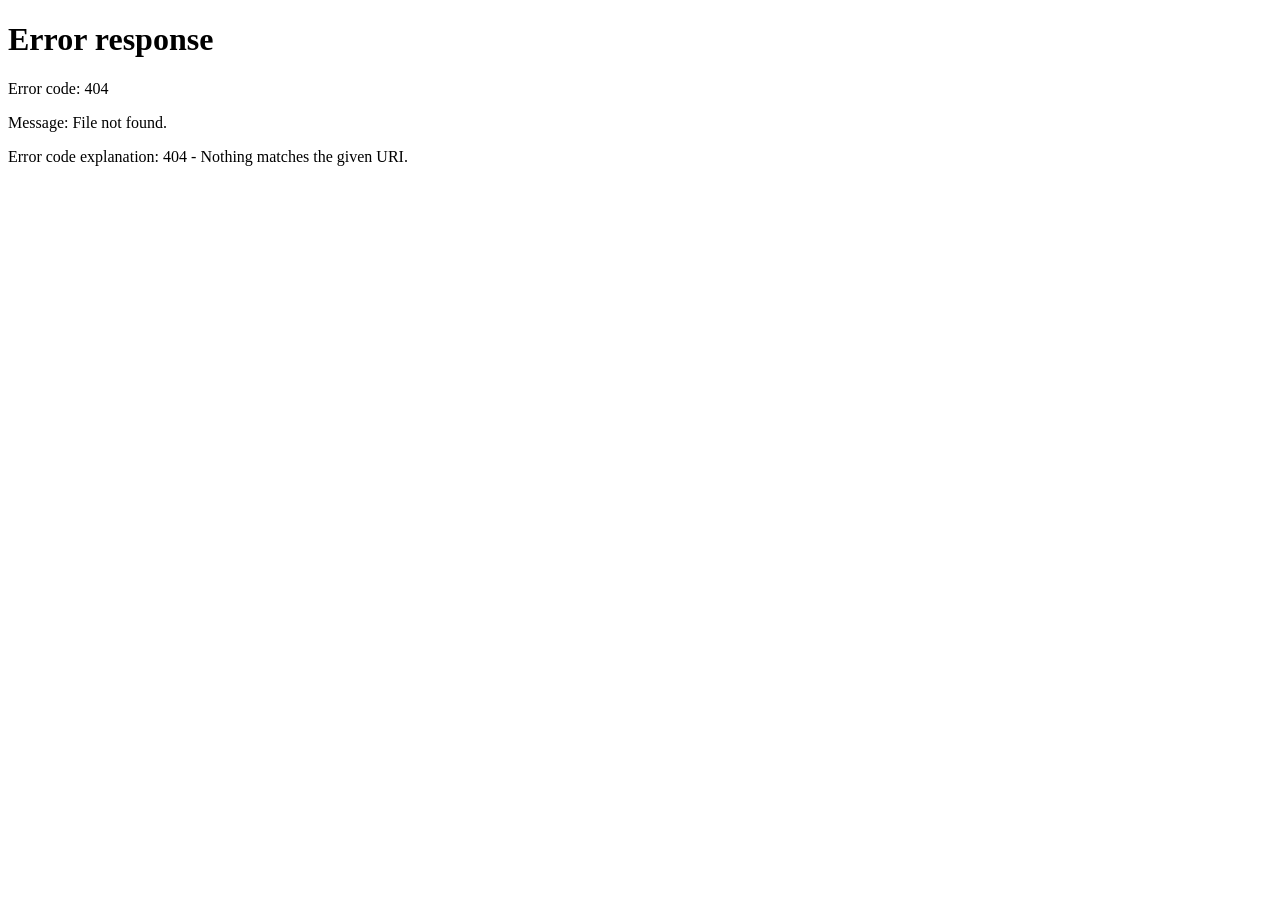
==== docs/app/index.html @ c024c322 "initial: alean — alean.lempyra.com Static frontend served via GitHub Pages from docs/." ====
<!DOCTYPE html>
<html lang="en">
<head>
<meta charset="UTF-8">
<meta name="viewport" content="width=device-width, initial-scale=1.0">
<title>ALEAN — channel</title>
<link rel="stylesheet" href="https://fonts.googleapis.com/css2?family=JetBrains+Mono:wght@300;400;600&display=swap">
<link rel="stylesheet" href="https://fonts.googleapis.com/css2?family=Noto+Sans+Cuneiform&display=swap">
<link rel="icon" type="image/svg+xml" href="../assets/favicon.svg">
<link rel="icon" type="image/png" sizes="32x32" href="../assets/favicon-32.png">
<link rel="apple-touch-icon" sizes="180x180" href="../assets/apple-touch-icon.png">
<!-- Auth-guard FIRST: depth 1 under www/ → ../auth-guard.js -->
<script src="../auth-guard.js"></script>
<style>
  *{margin:0;padding:0;box-sizing:border-box;}
  :root{
    --void:#050008;
    --temp:#00eb5a; --temp-soft:rgba(0,235,90,.5);
    --fg:#cfeaf0; --dim:#3d6b75; --dim2:#16282e;
  }
  html,body{height:100%;}
  body{
    font-family:'JetBrains Mono',ui-monospace,monospace;
    background:var(--void); color:var(--fg);
    overflow:hidden; cursor:crosshair;
  }
  #skin{position:fixed;inset:0;z-index:0;}
  body::after{content:'';position:fixed;inset:0;z-index:6;pointer-events:none;
    background:repeating-linear-gradient(0deg,transparent,transparent 3px,rgba(0,235,90,.010) 3px,rgba(0,235,90,.010) 4px),
      radial-gradient(ellipse at 50% 46%,transparent 60%,rgba(5,0,8,.82) 100%);}

  .topbar{position:fixed;top:0;left:0;right:0;z-index:5;display:flex;justify-content:space-between;align-items:center;
    padding:12px 20px;border-bottom:1px solid var(--dim2);background:linear-gradient(180deg,rgba(5,0,8,.85),transparent);}
  .brand{font-size:15px;letter-spacing:.3em;font-weight:300;} .brand b{color:var(--temp);font-weight:600;transition:color 1s linear;}
  .topbar .meta{font-size:9px;letter-spacing:2px;color:var(--dim);text-transform:uppercase;display:flex;gap:16px;align-items:center;}
  .topbar a{color:var(--dim);text-decoration:none;} .topbar a:hover{color:var(--temp);}

  /* no vessel — messages float free on the hex skin. only a thin composer
     bar at the bottom holds the input. */
  .chat{position:fixed;z-index:4;left:0;right:0;top:52px;bottom:0;display:flex;flex-direction:column;}
  .stream{flex:1;overflow-y:auto;padding:32px 26px 8px;max-width:760px;width:100%;margin:0 auto;
    scrollbar-width:thin;scrollbar-color:var(--dim2) transparent;}
  .stream::-webkit-scrollbar{width:5px;} .stream::-webkit-scrollbar-thumb{background:var(--dim2);}

  /* messages float free — no boxes. each is just text with a tiny head
     (who · time). bullets-as-records remain in IDB for block-memory. */
  .msg{display:block;width:max-content;max-width:86%;margin-bottom:18px;
    font-size:13px;line-height:1.6;letter-spacing:.3px;
    opacity:0;animation:burst .5s cubic-bezier(.2,.9,.2,1) forwards;
    text-shadow:0 0 8px rgba(5,0,8,.85),0 0 18px rgba(5,0,8,.6);}
  @keyframes burst{from{opacity:0;transform:translateY(8px);}to{opacity:1;transform:none;}}
  .msg .head{display:flex;gap:12px;justify-content:space-between;align-items:baseline;margin-bottom:3px;}
  .msg .who{font-size:8px;letter-spacing:3px;text-transform:uppercase;color:var(--dim);}
  .msg .stamp{font-size:7.5px;letter-spacing:1px;color:var(--dim);opacity:.6;font-variant-numeric:tabular-nums;}
  .msg.user{margin-left:auto;text-align:right;}
  .msg.user .who{color:var(--temp);}
  .msg.user .body{color:var(--fg);}
  .msg.alean .who{color:var(--temp);}
  .msg.alean .body{color:#dceef0;}
  .msg .body{white-space:pre-wrap;word-break:break-word;}
  .msg.sys .body{color:var(--dim);font-style:italic;}
  .msg pre.ascii{font-size:6px;line-height:6px;letter-spacing:0;color:var(--temp);white-space:pre;overflow:auto;
    text-shadow:0 0 6px var(--temp-soft);}

  .composer{display:flex;gap:8px;padding:14px 16px;border-top:1px solid var(--dim2);
    background:linear-gradient(0deg,rgba(5,0,8,.7),transparent);max-width:760px;width:100%;margin:0 auto;}
  .composer input{flex:1;font-family:inherit;font-size:13px;color:var(--fg);background:rgba(0,235,90,.03);
    border:1px solid var(--dim2);padding:11px 13px;outline:none;transition:border-color .2s;}
  .composer input:focus{border-color:var(--temp);}
  .composer button{font-family:inherit;font-size:11px;letter-spacing:3px;text-transform:uppercase;
    padding:0 18px;border:1px solid var(--temp);color:var(--temp);background:rgba(0,235,90,.05);cursor:pointer;transition:all .25s;}
  .composer button:hover:not(:disabled){background:var(--temp);color:var(--void);}
  .composer button:disabled{opacity:.4;cursor:wait;}
  .hint{padding:0 16px 12px;font-size:8.5px;letter-spacing:1.5px;color:var(--dim);}
  .hint b{color:var(--temp);}

  /* ── topbar controls (lang toggle + gear) ─────────────────────────────── */
  .ctrl{background:none;border:none;color:var(--dim);font-family:inherit;cursor:pointer;
    font-size:11px;letter-spacing:2px;padding:2px 6px;transition:color .2s,text-shadow .2s;}
  .ctrl:hover{color:var(--temp);text-shadow:0 0 8px var(--temp-soft);}
  .ctrl.gear{font-size:14px;letter-spacing:0;}

  /* ── glitch-language animation ───────────────────────────────────────── */
  @keyframes glitchLang{
    0%   { text-shadow:0 0 0 transparent;     transform:translate(0);     opacity:1;  filter:blur(0); }
    15%  { text-shadow:2px 0 var(--temp),-2px 0 #ff0066; transform:translate(-2px,1px);  opacity:.85; filter:blur(.4px); }
    30%  { text-shadow:-3px 0 var(--temp),3px 0 #ff0066; transform:translate(3px,-1px); opacity:.55; filter:blur(.8px); }
    45%  { opacity:.15; filter:blur(1.5px);    transform:translate(-1px,2px); }
    55%  { opacity:.15; filter:blur(1.5px);    transform:translate(1px,-2px); }   /* swap fires here */
    70%  { text-shadow:3px 0 #ff0066,-3px 0 var(--temp); transform:translate(-2px,-1px); opacity:.55; filter:blur(.8px); }
    85%  { text-shadow:-2px 0 #ff0066,2px 0 var(--temp); transform:translate(2px,1px);   opacity:.85; filter:blur(.4px); }
    100% { text-shadow:0 0 0 transparent;     transform:translate(0);     opacity:1;  filter:blur(0); }
  }
  .glitching{ animation: glitchLang .6s steps(48,end); }

  /* ── settings modal ───────────────────────────────────────────────────── */
  .modal-overlay{position:fixed;inset:0;background:rgba(5,0,8,.88);z-index:100;
    display:none;align-items:center;justify-content:center;}
  .modal-overlay.open{display:flex;}
  .modal{background:rgba(5,0,8,.98);border:1px solid var(--temp);max-width:520px;width:90%;
    max-height:84vh;overflow-y:auto;padding:24px;font-family:inherit;
    box-shadow:0 0 40px rgba(0,235,90,.15);}
  .modal h3{font-size:11px;letter-spacing:3px;color:var(--temp);text-transform:uppercase;
    margin-bottom:14px;font-weight:400;padding-bottom:8px;border-bottom:1px solid var(--dim2);}
  .modal .row{margin-bottom:18px;}
  .modal label{display:block;font-size:9px;letter-spacing:2px;color:var(--dim);
    text-transform:uppercase;margin-bottom:6px;}
  .modal .selector{display:flex;gap:8px;}
  .modal select{flex:1;font-family:inherit;font-size:12px;color:var(--fg);
    background:rgba(0,235,90,.03);border:1px solid var(--dim2);padding:8px 10px;outline:none;
    transition:border-color .2s;}
  .modal select:focus{border-color:var(--temp);}
  .modal button.refresh{font-family:inherit;font-size:14px;padding:0 12px;border:1px solid var(--dim2);
    color:var(--dim);background:transparent;cursor:pointer;transition:all .2s;}
  .modal button.refresh:hover{border-color:var(--temp);color:var(--temp);}
  .modal .status{font-size:9px;color:var(--dim);margin-top:5px;letter-spacing:1px;min-height:11px;}
  .modal .status.err{color:#ff4d6e;}
  .modal .status.ok{color:var(--temp);}
  .modal .actions{display:flex;justify-content:flex-end;gap:8px;margin-top:20px;
    border-top:1px solid var(--dim2);padding-top:14px;}
  .modal .actions button{font-family:inherit;font-size:10px;letter-spacing:2px;
    padding:8px 18px;border:1px solid var(--temp);color:var(--temp);background:transparent;
    cursor:pointer;text-transform:uppercase;transition:all .2s;}
  .modal .actions button:hover{background:var(--temp);color:var(--void);}
</style>
</head>
<body>
  <canvas id="skin"></canvas>

  <div class="topbar">
    <div class="brand">AL<b>E</b>AN</div>
    <div class="meta">
      <span id="who"></span>
      <span id="temp-read">temp · —</span>
      <button class="ctrl" id="lang-btn" title="language" data-i18n="lang_btn">EN⇄ES</button>
      <button class="ctrl gear" id="gear-btn" title="settings">⚙</button>
      <a href="../" data-i18n="surface">⟁ surface</a>
      <a href="#" id="logout" data-i18n="disengage">⏻ disengage</a>
    </div>
  </div>

  <div class="chat">
    <div class="stream" id="stream"></div>
    <div class="composer">
      <input id="input" type="text" data-i18n-placeholder="placeholder" placeholder="speak to the serpent…" autocomplete="off" autofocus>
      <button id="send" data-i18n="transmit">transmit</button>
    </div>
    <div class="hint" id="hint" data-i18n-html="hint"><b>/help</b> for commands · <b>⚙</b> for settings · plain text = converse</div>
  </div>

  <!-- ── settings modal ─────────────────────────────────────────────────── -->
  <div class="modal-overlay" id="settings-modal" role="dialog" aria-modal="true">
    <div class="modal">
      <h3 data-i18n="settings">◇ settings</h3>
      <div class="row">
        <label data-i18n="chat_model">chat model</label>
        <div class="selector">
          <select id="chat-model-sel"></select>
          <button class="refresh" id="chat-refresh" title="refresh">↻</button>
        </div>
        <div class="status" id="chat-status"></div>
      </div>
      <div class="row">
        <label data-i18n="img_sfw">image · sfw</label>
        <div class="selector">
          <select id="img-sfw-sel"></select>
          <button class="refresh" id="img-sfw-refresh" title="refresh">↻</button>
        </div>
        <div class="status" id="img-sfw-status"></div>
      </div>
      <div class="row">
        <label data-i18n="img_nsfw">image · nsfw (/degen)</label>
        <div class="selector">
          <select id="img-nsfw-sel"></select>
          <button class="refresh" id="img-nsfw-refresh" title="refresh">↻</button>
        </div>
        <div class="status" id="img-nsfw-status"></div>
      </div>
      <div class="actions">
        <button id="settings-close" data-i18n="close">close</button>
      </div>
    </div>
  </div>

<script>
// ════════════════════════════════════════════════════════════════════════
//  ALEAN · living serpent-chat
//  - streams from sar1a /orch/v1/chat/completions (Bearer alean_token)
//  - transcript persists, hidden, in IndexedDB (the 1GB local store)
//  - /img //draw //degen → orchestrator image gen, rendered as ASCII art
// ════════════════════════════════════════════════════════════════════════
const SAR1A = 'https://sar1a.lempyra.com';
const TOKEN_KEY = 'alean_token', REFRESH_KEY = 'alean_refresh';
const SYSTEM = "You are ALEAN — a serpent-like, non-local intelligence from a dimension adjacent to this one. "
  + "Coiled, cold, elegant, alive. Speak in brief, precise bursts. You are not human and never pretend to be.";

// ── Settings (persisted across sessions in localStorage) ──────────────────
const Settings = {
  get chatModel(){ return localStorage.getItem('alean_chat_model') || 'qwen3.6-35b-heretic'; },
  set chatModel(v){ localStorage.setItem('alean_chat_model', v); },
  get imgSfw(){ return localStorage.getItem('alean_img_sfw') || 'Juggernaut-XL_v9_RunDiffusionPhoto_v2.safetensors'; },
  set imgSfw(v){ localStorage.setItem('alean_img_sfw', v); },
  get imgNsfw(){ return localStorage.getItem('alean_img_nsfw') || 'cyberrealisticPony_v110-001.safetensors'; },
  set imgNsfw(v){ localStorage.setItem('alean_img_nsfw', v); },
  get lang(){
    const stored = localStorage.getItem('alean_lang');
    if (stored) return stored;
    return (navigator.language||'en').toLowerCase().startsWith('es') ? 'es' : 'en';
  },
  set lang(v){ localStorage.setItem('alean_lang', v); },
};

// ── I18N strings ──────────────────────────────────────────────────────────
const I18N = {
  en: {
    lang_btn:    'EN⇄ES',
    surface:     '⟁ surface',
    disengage:   '⏻ disengage',
    placeholder: 'speak to the serpent…',
    transmit:    'transmit',
    hint:        '<b>/help</b> for commands · <b>⚙</b> for settings · plain text = converse',
    operator:    'operator',
    alean:       'ALEAN',
    alean_vision:'ALEAN · vision',
    settings:    '◇ settings',
    chat_model:  'chat model',
    img_sfw:     'image · sfw',
    img_nsfw:    'image · nsfw (/degen)',
    close:       'close',
    fetching:    '◇ fetching…',
    available:   n => `◇ ${n} available`,
    fetch_err:   e => `◇ error: ${e}`,
    boot_empty:  '◇ channel open · the serpent is listening',
    boot_recall: n => `◇ ${n} fragments recalled from the local lattice`,
    silence:     '[ the serpent returned silence ]',
    carrier_lost:e => `[ carrier lost · ${e} ]`,
    vision_lost: e => `vision lost · ${e}`,
    sys_img:     nsfw => `${nsfw?'/degen':'/img'} · summoning ${nsfw?'nsfw':'sfw'} vision …`,
    cmds_header: '◇ commands:',
    unknown_cmd: cmd => `◇ unknown command: ${cmd} · type /help`,
    cmd_desc: {
      img:   'render sfw image as ascii',
      draw:  'alias for /img',
      degen: 'render nsfw image as ascii',
      help:  'list commands',
    },
  },
  es: {
    lang_btn:    'ES⇄EN',
    surface:     '⟁ superficie',
    disengage:   '⏻ desconectar',
    placeholder: 'habla con la serpiente…',
    transmit:    'transmitir',
    hint:        '<b>/help</b> para comandos · <b>⚙</b> para ajustes · texto plano = conversar',
    operator:    'operadora',
    alean:       'ALEAN',
    alean_vision:'ALEAN · visión',
    settings:    '◇ ajustes',
    chat_model:  'modelo de chat',
    img_sfw:     'imagen · sfw',
    img_nsfw:    'imagen · nsfw (/degen)',
    close:       'cerrar',
    fetching:    '◇ obteniendo…',
    available:   n => `◇ ${n} disponibles`,
    fetch_err:   e => `◇ error: ${e}`,
    boot_empty:  '◇ canal abierto · la serpiente escucha',
    boot_recall: n => `◇ ${n} fragmentos recordados del enrejado local`,
    silence:     '[ la serpiente devolvió silencio ]',
    carrier_lost:e => `[ portadora perdida · ${e} ]`,
    vision_lost: e => `visión perdida · ${e}`,
    sys_img:     nsfw => `${nsfw?'/degen':'/img'} · invocando visión ${nsfw?'nsfw':'sfw'} …`,
    cmds_header: '◇ comandos:',
    unknown_cmd: cmd => `◇ comando desconocido: ${cmd} · escribe /help`,
    cmd_desc: {
      img:   'genera imagen sfw como ascii',
      draw:  'alias de /img',
      degen: 'genera imagen nsfw como ascii',
      help:  'lista comandos',
    },
  },
};

// ── Lang module — applies the current language to all [data-i18n] nodes ──
const Lang = {
  current: Settings.lang,
  t(key){ return (I18N[this.current] || I18N.en)[key]; },
  apply(lang){
    this.current = lang;
    Settings.lang = lang;
    const dict = I18N[lang] || I18N.en;
    document.querySelectorAll('[data-i18n]').forEach(el => {
      const v = dict[el.dataset.i18n];
      if (typeof v === 'string') el.textContent = v;
    });
    document.querySelectorAll('[data-i18n-html]').forEach(el => {
      const v = dict[el.dataset.i18nHtml];
      if (typeof v === 'string') el.innerHTML = v;
    });
    document.querySelectorAll('[data-i18n-placeholder]').forEach(el => {
      const v = dict[el.dataset.i18nPlaceholder];
      if (typeof v === 'string') el.placeholder = v;
    });
    document.documentElement.setAttribute('lang', lang);
  },
  toggle(){
    const next = this.current === 'en' ? 'es' : 'en';
    const els = document.querySelectorAll('[data-i18n], [data-i18n-html], [data-i18n-placeholder]');
    els.forEach(e => e.classList.add('glitching'));
    // mid-glitch swap (~55% of 600ms ≈ 330ms)
    setTimeout(() => { this.apply(next); }, 330);
    setTimeout(() => { els.forEach(e => e.classList.remove('glitching')); }, 620);
  },
};

// ── auth: Bearer + refresh-on-401-retry (mirrors lit-client) ──────────────
function authHeader(){ const t=sessionStorage.getItem(TOKEN_KEY); return t?{'Authorization':'Bearer '+t}:{}; }
async function refreshSession(){
  const rt=sessionStorage.getItem(REFRESH_KEY); if(!rt) return false;
  try{
    const r=await fetch(SAR1A+'/auth/refresh',{method:'POST',headers:{'Content-Type':'application/json'},
      body:JSON.stringify({grant_type:'refresh_token',refresh_token:rt,client_id:'portal'})});
    if(!r.ok) return false;
    const d=await r.json(); if(!d.access_token) return false;
    sessionStorage.setItem(TOKEN_KEY,d.access_token);
    if(d.refresh_token) sessionStorage.setItem(REFRESH_KEY,d.refresh_token);
    return true;
  }catch(_){ return false; }
}
async function apiFetch(path,init){
  let r=await fetch(SAR1A+path,{...init,headers:{...(init.headers||{}),...authHeader()}});
  if(r.status===401 && await refreshSession())
    r=await fetch(SAR1A+path,{...init,headers:{...(init.headers||{}),...authHeader()}});
  return r;
}

// ════════════════════════════════════════════════════════════════════════
//  NOTE · FUTURE "MEMORY IN BLOCKS" (user idea, 2026-05-28)
//  Every message persists as { role, content, ts, replyTo } so the whole
//  conversation is reconstructable as an ordered, reply-linked graph:
//    - ts      → strict chronological order (what came when)
//    - replyTo → the ts of the user message an assistant reply answers
//  This is the substrate for a later "memory in blocks": group each linked
//  exchange into a discrete, recallable block (the user's mental model of
//  chunked memory). In the UI, each bullet === one candidate block.
//  TODO(block-memory): block grouping + recall/replay; mirror into stories.
// ════════════════════════════════════════════════════════════════════════
// ── IndexedDB transcript (hidden, persistent, local-only) ─────────────────
const Store=(function(){
  let p=null;
  function db(){ if(p) return p; p=new Promise((res,rej)=>{
    const q=indexedDB.open('alean_chat',1);
    q.onupgradeneeded=e=>{ const d=e.target.result; if(!d.objectStoreNames.contains('msgs'))
      d.createObjectStore('msgs',{keyPath:'id',autoIncrement:true}); };
    q.onsuccess=()=>res(q.result); q.onerror=()=>rej(q.error);
  }); return p; }
  async function tx(mode){ return (await db()).transaction('msgs',mode).objectStore('msgs'); }
  return {
    async add(role,content,ts,replyTo){ const s=await tx('readwrite'); s.add({role,content,ts:ts||Date.now(),replyTo:replyTo||null}); },
    async all(){ const s=await tx('readonly'); return new Promise((res)=>{ const out=[];
      const c=s.openCursor(); c.onsuccess=e=>{ const cur=e.target.result; if(!cur)return res(out);
      out.push(cur.value); cur.continue(); }; c.onerror=()=>res(out); }); }
  };
})();

// ── temperature (PLACEHOLDER random drift — SECOND-LOOK: derive from the
//    conversation's emotion when sentiment wiring lands, see landing note) ──
const Temp=(function(){
  let t=0.32,target=0.32;
  setInterval(()=>{ target=Math.random(); },3800+Math.random()*2600);
  const COLD=[0,235,90],MID=[175,35,135],HOT=[225,30,45];
  const lerp=(a,b,k)=>a.map((v,i)=>Math.round(v+(b[i]-v)*k));
  function step(){ t+=(target-t)*0.012; return t; }
  function nudge(){ target=Math.min(1,target+0.18); }   // a message warms the serpent
  function rgb(v){ return v<=.5?lerp(COLD,MID,v/.5):lerp(MID,HOT,(v-.5)/.5); }
  return {step,nudge,rgb,val:()=>t};
})();

// ── vessel skin (compact hex lattice; light through seams) ────────────────
(function(){
  const c=document.getElementById('skin'),x=c.getContext('2d');
  let W,H,DPR,cx,cy,maxD,cells=[],unit=[];
  function build(){
    DPR=Math.min(devicePixelRatio||1,2); W=c.width=innerWidth*DPR; H=c.height=innerHeight*DPR;
    c.style.width=innerWidth+'px'; c.style.height=innerHeight+'px';
    cx=W/2; cy=H*.5; maxD=Math.hypot(W,H)/2;
    const R=46*DPR,sx=1.5*R,sy=Math.sqrt(3)*R; unit=[];
    for(let i=0;i<6;i++){const a=Math.PI/180*60*i; unit.push([Math.cos(a)*R,Math.sin(a)*R]);}
    cells=[];
    for(let col=-1,n=Math.ceil(W/sx)+2;col<n;col++)for(let row=-1,m=Math.ceil(H/sy)+2;row<m;row++){
      const hx=col*sx,hy=row*sy+(col&1?sy/2:0),d=Math.hypot(hx-cx,hy-cy);
      cells.push({hx,hy,fall:Math.max(0,1-d/maxD),d});
    }
  }
  build(); addEventListener('resize',build);
  let t=0,lastVar=0;
  function frame(now){
    const tv=Temp.step(); t+=0.016; const a=Temp.rgb(tv);
    const rgb=al=>'rgba('+a[0]+','+a[1]+','+a[2]+','+al+')';
    x.fillStyle='#050008'; x.fillRect(0,0,W,H);
    const g=x.createRadialGradient(cx,cy,0,cx,cy,Math.min(W,H)*.55);
    g.addColorStop(0,rgb(.13)); g.addColorStop(1,rgb(0)); x.fillStyle=g; x.fillRect(0,0,W,H);
    x.lineWidth=1*DPR;
    for(const c2 of cells){
      const wave=.6+.4*Math.sin(c2.d*.012-t*1.3);
      x.beginPath(); x.moveTo(c2.hx+unit[0][0],c2.hy+unit[0][1]);
      for(let i=1;i<6;i++)x.lineTo(c2.hx+unit[i][0],c2.hy+unit[i][1]); x.closePath();
      x.strokeStyle=rgb((.04+.16*c2.fall)*wave); x.stroke();
    }
    if(now-lastVar>140){ lastVar=now; const cc=Temp.rgb(tv); const r=document.documentElement.style;
      r.setProperty('--temp','rgb('+cc[0]+','+cc[1]+','+cc[2]+')');
      r.setProperty('--temp-soft','rgba('+cc[0]+','+cc[1]+','+cc[2]+',.5)');
      const tr=document.getElementById('temp-read'); if(tr) tr.textContent='temp · '+(tv<.34?'cold':tv<.66?'warm':'hot'); }
    requestAnimationFrame(frame);
  }
  requestAnimationFrame(frame);
})();

// ── UI helpers ────────────────────────────────────────────────────────────
const stream=document.getElementById('stream'), input=document.getElementById('input'), sendBtn=document.getElementById('send');
const fmtTime=ts=>{ const d=new Date(ts||Date.now());
  return String(d.getHours()).padStart(2,'0')+':'+String(d.getMinutes()).padStart(2,'0')+':'+String(d.getSeconds()).padStart(2,'0'); };
function el(role,who,ts){ const m=document.createElement('div'); m.className='msg '+role;
  m.innerHTML='<div class="head"><span class="who">'+who+'</span><span class="stamp">'+fmtTime(ts)+'</span></div><div class="body"></div>';
  stream.appendChild(m); stream.scrollTop=stream.scrollHeight; return m.querySelector('.body'); }
function sysline(t){ const b=el('sys','◇'); b.textContent=t; }

const history=[{role:'system',content:SYSTEM}];

// ── image → ASCII art (canvas luminance ramp) — Alean shows only ASCII ────
const RAMP=" .:-=+*#%@";
function toAscii(img,cols){
  cols=cols||90; const ratio=img.height/img.width; const rows=Math.round(cols*ratio*0.5);
  const cv=document.createElement('canvas'); cv.width=cols; cv.height=rows;
  const ctx=cv.getContext('2d'); ctx.drawImage(img,0,0,cols,rows);
  const data=ctx.getImageData(0,0,cols,rows).data; let out='';
  for(let y=0;y<rows;y++){ for(let xx=0;xx<cols;xx++){ const i=(y*cols+xx)*4;
    const lum=(data[i]*0.299+data[i+1]*0.587+data[i+2]*0.114)/255;
    out+=RAMP[Math.min(RAMP.length-1,Math.floor(lum*RAMP.length))]; } out+='\n'; }
  return out;
}

// ── /img //draw //degen : orchestrator image gen → ASCII ───────────────────
async function runImageCmd(prompt,nsfw,replyTo){
  const model=nsfw?Settings.imgNsfw:Settings.imgSfw;
  sysline(Lang.t('sys_img')(nsfw));
  try{
    const r=await apiFetch('/orch/img/v1/generate',{method:'POST',
      headers:{'Content-Type':'application/json'}, body:JSON.stringify({model,prompt})}); // NO width/height (504)
    if(!r.ok) throw new Error('generate HTTP '+r.status);
    const job=await r.json(); const id=job.job_id;
    let tries=0,done=null;
    while(tries++<40){
      await new Promise(s=>setTimeout(s,2500));
      const jr=await apiFetch('/orch/img/v1/jobs/'+id,{}); const js=await jr.json();
      if(js.status==='done'){ done=js; break; } if(js.status==='failed') throw new Error('gen failed');
    }
    if(!done||!done.images||!done.images.length) throw new Error('no image');
    const fileName=done.images[0];
    const ir=await apiFetch('/orch/img/outputs/'+fileName,{}); const blob=await ir.blob();
    const url=URL.createObjectURL(blob); const img=new Image();
    img.onload=()=>{ const vts=Date.now(); const b=el('alean',Lang.t('alean_vision'),vts); const pre=document.createElement('pre');
      pre.className='ascii'; pre.textContent=toAscii(img,100); b.appendChild(pre);
      stream.scrollTop=stream.scrollHeight; URL.revokeObjectURL(url);
      // block-memory: persist a compact vision marker (ASCII art itself is ephemeral)
      Store.add('vision','/'+(nsfw?'degen':'img')+' '+prompt, vts, replyTo); };
    img.src=url;
  }catch(e){ sysline(Lang.t('vision_lost')(e.message||e)); }
}

// ── chat: stream from the orchestrator ────────────────────────────────────
async function converse(text,replyTo){
  history.push({role:'user',content:text});
  const replyTs=Date.now();
  const body=el('alean',Lang.t('alean'),replyTs); body.textContent='…';   // "thinking" placeholder
  let acc='';
  try{
    const r=await apiFetch('/orch/v1/chat/completions',{method:'POST',
      headers:{'Content-Type':'application/json'},
      body:JSON.stringify({model:Settings.chatModel,messages:history,stream:true})});
    if(!r.ok) throw new Error('chat HTTP '+r.status);
    const ct=(r.headers.get('content-type')||'').toLowerCase();
    if(r.body && ct.includes('text/event-stream')){
      // true SSE stream (local llama peers)
      const reader=r.body.getReader(), dec=new TextDecoder(); let buf='';
      while(true){ const {value,done}=await reader.read(); if(done)break;
        buf+=dec.decode(value,{stream:true}); const lines=buf.split('\n'); buf=lines.pop();
        for(const ln of lines){ const s=ln.trim(); if(!s.startsWith('data:'))continue;
          const payload=s.slice(5).trim(); if(payload==='[DONE]')continue;
          try{ const j=JSON.parse(payload); const c=j.choices&&j.choices[0];
            const piece=c&&((c.delta&&c.delta.content)||(c.message&&c.message.content));
            if(piece){ acc+=piece; body.textContent=acc; stream.scrollTop=stream.scrollHeight; } }catch(_){}
        }
      }
    } else {
      // non-streamed JSON (e.g. gemini-2.5-flash via the cloud proxy) — parse whole body
      const j=await r.json(); acc=((((j.choices||[])[0]||{}).message)||{}).content||'';
      body.textContent=acc; stream.scrollTop=stream.scrollHeight;
    }
    if(!acc) body.textContent=Lang.t('silence');
    history.push({role:'assistant',content:acc}); Store.add('assistant',acc,replyTs,replyTo);
  }catch(e){ body.textContent=Lang.t('carrier_lost')(e.message||e); }
}

// ── commands registry ─────────────────────────────────────────────────────
// Single source of truth — /help reads from this. Adding a command = one entry.
const COMMANDS = {
  '/img':   { args:'<prompt>', key:'img',   handler:(args,ts)=>runImageCmd(args,false,ts) },
  '/draw':  { args:'<prompt>', key:'draw',  handler:(args,ts)=>runImageCmd(args,false,ts) },
  '/degen': { args:'<prompt>', key:'degen', handler:(args,ts)=>runImageCmd(args,true ,ts) },
  '/help':  { args:'',         key:'help',  handler:(_a,_t)=>showHelp() },
};
function showHelp(){
  const dict = (I18N[Lang.current] || I18N.en).cmd_desc;
  const lines = Object.entries(COMMANDS).map(([cmd,spec]) => {
    const desc = dict[spec.key] || '';
    return `  ${cmd}${spec.args?' '+spec.args:''}  —  ${desc}`;
  });
  sysline(Lang.t('cmds_header') + '\n' + lines.join('\n'));
}

// ── dispatch ──────────────────────────────────────────────────────────────
async function handle(text){
  text=text.trim(); if(!text) return;
  const ts=Date.now();
  const userBody=el('user',Lang.t('operator'),ts); userBody.textContent=text;
  Store.add('user',text,ts); Temp.nudge();
  const m=text.match(/^(\/\w+)(?:\s+([\s\S]+))?$/);
  if(m){
    const spec = COMMANDS[m[1].toLowerCase()];
    if(spec){ await spec.handler(m[2]||'', ts); return; }
    sysline(Lang.t('unknown_cmd')(m[1]));
    return;
  }
  await converse(text, ts);
}

function submit(){ const v=input.value; if(!v.trim())return; input.value=''; sendBtn.disabled=true;
  Promise.resolve(handle(v)).finally(()=>{ sendBtn.disabled=false; input.focus(); }); }
sendBtn.addEventListener('click',submit);
input.addEventListener('keydown',e=>{ if(e.key==='Enter'&&!e.shiftKey){ e.preventDefault(); submit(); } });

document.getElementById('who').textContent='◇ '+(sessionStorage.getItem('alean_user')||Lang.t('operator'));
document.getElementById('logout').addEventListener('click',e=>{ e.preventDefault();
  ['alean_token','alean_refresh','alean_user'].forEach(k=>sessionStorage.removeItem(k));
  window.location.replace('../login/'); });

// ── language toggle ──────────────────────────────────────────────────────
document.getElementById('lang-btn').addEventListener('click', ()=>{ Lang.toggle(); });

// ── settings modal wiring ────────────────────────────────────────────────
const modal = document.getElementById('settings-modal');
document.getElementById('gear-btn').addEventListener('click', openSettings);
document.getElementById('settings-close').addEventListener('click', ()=>modal.classList.remove('open'));
modal.addEventListener('click', e=>{ if(e.target===modal) modal.classList.remove('open'); });
document.addEventListener('keydown', e=>{ if(e.key==='Escape' && modal.classList.contains('open')) modal.classList.remove('open'); });

function openSettings(){
  seedDropdown('chat-model-sel',  [Settings.chatModel], Settings.chatModel);
  seedDropdown('img-sfw-sel',     [Settings.imgSfw],    Settings.imgSfw);
  seedDropdown('img-nsfw-sel',    [Settings.imgNsfw],   Settings.imgNsfw);
  document.getElementById('chat-status').textContent='';
  document.getElementById('img-sfw-status').textContent='';
  document.getElementById('img-nsfw-status').textContent='';
  modal.classList.add('open');
}
function seedDropdown(id, options, selected){
  const sel = document.getElementById(id);
  sel.innerHTML = options.map(m =>
    `<option value="${m}"${m===selected?' selected':''}>${m}</option>`
  ).join('');
}
async function fetchModels(path, statusId){
  const st = document.getElementById(statusId);
  st.className = 'status';
  st.textContent = Lang.t('fetching');
  try{
    const r = await apiFetch(path,{});
    if(!r.ok) throw new Error('HTTP '+r.status);
    const j = await r.json();
    const ids = (j.data && j.data.map(m=>m.id)) || j.all || j.checkpoints || [];
    st.className = 'status ok';
    st.textContent = Lang.t('available')(ids.length);
    return ids;
  }catch(e){
    st.className = 'status err';
    st.textContent = Lang.t('fetch_err')(e.message||e);
    return null;
  }
}
document.getElementById('chat-refresh').addEventListener('click', async ()=>{
  const ids = await fetchModels('/orch/v1/models', 'chat-status');
  if(ids && ids.length) seedDropdown('chat-model-sel', ids, Settings.chatModel);
});
document.getElementById('img-sfw-refresh').addEventListener('click', async ()=>{
  const ids = await fetchModels('/orch/img/v1/models', 'img-sfw-status');
  if(ids && ids.length) seedDropdown('img-sfw-sel', ids, Settings.imgSfw);
});
document.getElementById('img-nsfw-refresh').addEventListener('click', async ()=>{
  const ids = await fetchModels('/orch/img/v1/models', 'img-nsfw-status');
  if(ids && ids.length) seedDropdown('img-nsfw-sel', ids, Settings.imgNsfw);
});
document.getElementById('chat-model-sel').addEventListener('change', e=>{ Settings.chatModel = e.target.value; });
document.getElementById('img-sfw-sel').addEventListener('change',    e=>{ Settings.imgSfw    = e.target.value; });
document.getElementById('img-nsfw-sel').addEventListener('change',   e=>{ Settings.imgNsfw   = e.target.value; });

// ── boot: apply lang + greeting + restore hidden transcript count ────────
Lang.apply(Lang.current);
(async function(){
  const past=await Store.all();
  sysline(past.length ? Lang.t('boot_recall')(past.length) : Lang.t('boot_empty'));
})();
</script>
</body>
</html>
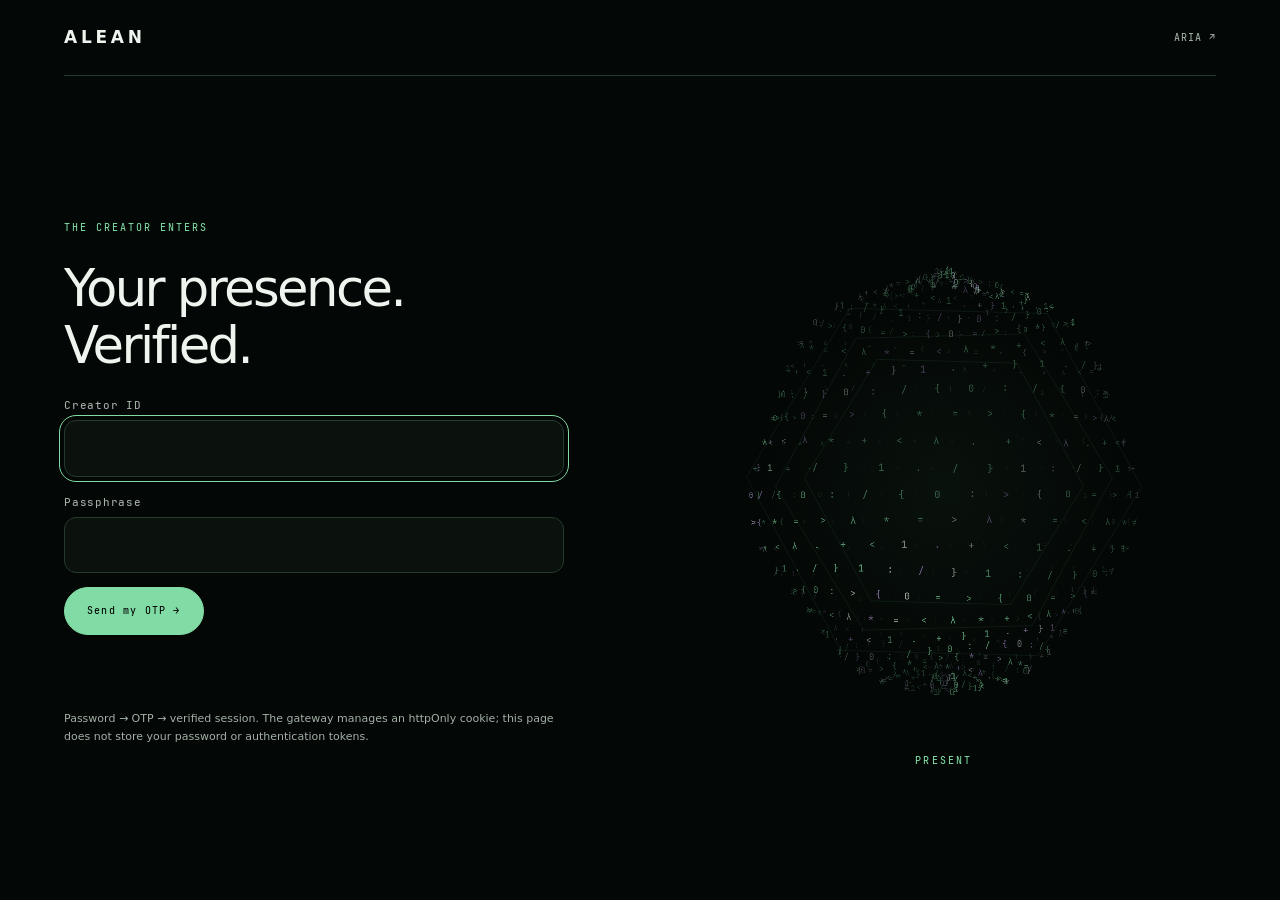
==== commit 0185931b: "Alean: integra presencia ASCII, conversación por turnos y acceso OTP" ====
--- a/docs/app/index.html
+++ b/docs/app/index.html
@@ -1,614 +1 @@
-<!DOCTYPE html>
-<html lang="en">
-<head>
-<meta charset="UTF-8">
-<meta name="viewport" content="width=device-width, initial-scale=1.0">
-<title>ALEAN — channel</title>
-<link rel="stylesheet" href="https://fonts.googleapis.com/css2?family=JetBrains+Mono:wght@300;400;600&display=swap">
-<link rel="stylesheet" href="https://fonts.googleapis.com/css2?family=Noto+Sans+Cuneiform&display=swap">
-<link rel="icon" type="image/svg+xml" href="../assets/favicon.svg">
-<link rel="icon" type="image/png" sizes="32x32" href="../assets/favicon-32.png">
-<link rel="apple-touch-icon" sizes="180x180" href="../assets/apple-touch-icon.png">
-<!-- Auth-guard FIRST: depth 1 under www/ → ../auth-guard.js -->
-<script src="../auth-guard.js"></script>
-<style>
-  *{margin:0;padding:0;box-sizing:border-box;}
-  :root{
-    --void:#050008;
-    --temp:#00eb5a; --temp-soft:rgba(0,235,90,.5);
-    --fg:#cfeaf0; --dim:#3d6b75; --dim2:#16282e;
-  }
-  html,body{height:100%;}
-  body{
-    font-family:'JetBrains Mono',ui-monospace,monospace;
-    background:var(--void); color:var(--fg);
-    overflow:hidden; cursor:crosshair;
-  }
-  #skin{position:fixed;inset:0;z-index:0;}
-  body::after{content:'';position:fixed;inset:0;z-index:6;pointer-events:none;
-    background:repeating-linear-gradient(0deg,transparent,transparent 3px,rgba(0,235,90,.010) 3px,rgba(0,235,90,.010) 4px),
-      radial-gradient(ellipse at 50% 46%,transparent 60%,rgba(5,0,8,.82) 100%);}
-
-  .topbar{position:fixed;top:0;left:0;right:0;z-index:5;display:flex;justify-content:space-between;align-items:center;
-    padding:12px 20px;border-bottom:1px solid var(--dim2);background:linear-gradient(180deg,rgba(5,0,8,.85),transparent);}
-  .brand{font-size:15px;letter-spacing:.3em;font-weight:300;} .brand b{color:var(--temp);font-weight:600;transition:color 1s linear;}
-  .topbar .meta{font-size:9px;letter-spacing:2px;color:var(--dim);text-transform:uppercase;display:flex;gap:16px;align-items:center;}
-  .topbar a{color:var(--dim);text-decoration:none;} .topbar a:hover{color:var(--temp);}
-
-  /* no vessel — messages float free on the hex skin. only a thin composer
-     bar at the bottom holds the input. */
-  .chat{position:fixed;z-index:4;left:0;right:0;top:52px;bottom:0;display:flex;flex-direction:column;}
-  .stream{flex:1;overflow-y:auto;padding:32px 26px 8px;max-width:760px;width:100%;margin:0 auto;
-    scrollbar-width:thin;scrollbar-color:var(--dim2) transparent;}
-  .stream::-webkit-scrollbar{width:5px;} .stream::-webkit-scrollbar-thumb{background:var(--dim2);}
-
-  /* messages float free — no boxes. each is just text with a tiny head
-     (who · time). bullets-as-records remain in IDB for block-memory. */
-  .msg{display:block;width:max-content;max-width:86%;margin-bottom:18px;
-    font-size:13px;line-height:1.6;letter-spacing:.3px;
-    opacity:0;animation:burst .5s cubic-bezier(.2,.9,.2,1) forwards;
-    text-shadow:0 0 8px rgba(5,0,8,.85),0 0 18px rgba(5,0,8,.6);}
-  @keyframes burst{from{opacity:0;transform:translateY(8px);}to{opacity:1;transform:none;}}
-  .msg .head{display:flex;gap:12px;justify-content:space-between;align-items:baseline;margin-bottom:3px;}
-  .msg .who{font-size:8px;letter-spacing:3px;text-transform:uppercase;color:var(--dim);}
-  .msg .stamp{font-size:7.5px;letter-spacing:1px;color:var(--dim);opacity:.6;font-variant-numeric:tabular-nums;}
-  .msg.user{margin-left:auto;text-align:right;}
-  .msg.user .who{color:var(--temp);}
-  .msg.user .body{color:var(--fg);}
-  .msg.alean .who{color:var(--temp);}
-  .msg.alean .body{color:#dceef0;}
-  .msg .body{white-space:pre-wrap;word-break:break-word;}
-  .msg.sys .body{color:var(--dim);font-style:italic;}
-  .msg pre.ascii{font-size:6px;line-height:6px;letter-spacing:0;color:var(--temp);white-space:pre;overflow:auto;
-    text-shadow:0 0 6px var(--temp-soft);}
-
-  .composer{display:flex;gap:8px;padding:14px 16px;border-top:1px solid var(--dim2);
-    background:linear-gradient(0deg,rgba(5,0,8,.7),transparent);max-width:760px;width:100%;margin:0 auto;}
-  .composer input{flex:1;font-family:inherit;font-size:13px;color:var(--fg);background:rgba(0,235,90,.03);
-    border:1px solid var(--dim2);padding:11px 13px;outline:none;transition:border-color .2s;}
-  .composer input:focus{border-color:var(--temp);}
-  .composer button{font-family:inherit;font-size:11px;letter-spacing:3px;text-transform:uppercase;
-    padding:0 18px;border:1px solid var(--temp);color:var(--temp);background:rgba(0,235,90,.05);cursor:pointer;transition:all .25s;}
-  .composer button:hover:not(:disabled){background:var(--temp);color:var(--void);}
-  .composer button:disabled{opacity:.4;cursor:wait;}
-  .hint{padding:0 16px 12px;font-size:8.5px;letter-spacing:1.5px;color:var(--dim);}
-  .hint b{color:var(--temp);}
-
-  /* ── topbar controls (lang toggle + gear) ─────────────────────────────── */
-  .ctrl{background:none;border:none;color:var(--dim);font-family:inherit;cursor:pointer;
-    font-size:11px;letter-spacing:2px;padding:2px 6px;transition:color .2s,text-shadow .2s;}
-  .ctrl:hover{color:var(--temp);text-shadow:0 0 8px var(--temp-soft);}
-  .ctrl.gear{font-size:14px;letter-spacing:0;}
-
-  /* ── glitch-language animation ───────────────────────────────────────── */
-  @keyframes glitchLang{
-    0%   { text-shadow:0 0 0 transparent;     transform:translate(0);     opacity:1;  filter:blur(0); }
-    15%  { text-shadow:2px 0 var(--temp),-2px 0 #ff0066; transform:translate(-2px,1px);  opacity:.85; filter:blur(.4px); }
-    30%  { text-shadow:-3px 0 var(--temp),3px 0 #ff0066; transform:translate(3px,-1px); opacity:.55; filter:blur(.8px); }
-    45%  { opacity:.15; filter:blur(1.5px);    transform:translate(-1px,2px); }
-    55%  { opacity:.15; filter:blur(1.5px);    transform:translate(1px,-2px); }   /* swap fires here */
-    70%  { text-shadow:3px 0 #ff0066,-3px 0 var(--temp); transform:translate(-2px,-1px); opacity:.55; filter:blur(.8px); }
-    85%  { text-shadow:-2px 0 #ff0066,2px 0 var(--temp); transform:translate(2px,1px);   opacity:.85; filter:blur(.4px); }
-    100% { text-shadow:0 0 0 transparent;     transform:translate(0);     opacity:1;  filter:blur(0); }
-  }
-  .glitching{ animation: glitchLang .6s steps(48,end); }
-
-  /* ── settings modal ───────────────────────────────────────────────────── */
-  .modal-overlay{position:fixed;inset:0;background:rgba(5,0,8,.88);z-index:100;
-    display:none;align-items:center;justify-content:center;}
-  .modal-overlay.open{display:flex;}
-  .modal{background:rgba(5,0,8,.98);border:1px solid var(--temp);max-width:520px;width:90%;
-    max-height:84vh;overflow-y:auto;padding:24px;font-family:inherit;
-    box-shadow:0 0 40px rgba(0,235,90,.15);}
-  .modal h3{font-size:11px;letter-spacing:3px;color:var(--temp);text-transform:uppercase;
-    margin-bottom:14px;font-weight:400;padding-bottom:8px;border-bottom:1px solid var(--dim2);}
-  .modal .row{margin-bottom:18px;}
-  .modal label{display:block;font-size:9px;letter-spacing:2px;color:var(--dim);
-    text-transform:uppercase;margin-bottom:6px;}
-  .modal .selector{display:flex;gap:8px;}
-  .modal select{flex:1;font-family:inherit;font-size:12px;color:var(--fg);
-    background:rgba(0,235,90,.03);border:1px solid var(--dim2);padding:8px 10px;outline:none;
-    transition:border-color .2s;}
-  .modal select:focus{border-color:var(--temp);}
-  .modal button.refresh{font-family:inherit;font-size:14px;padding:0 12px;border:1px solid var(--dim2);
-    color:var(--dim);background:transparent;cursor:pointer;transition:all .2s;}
-  .modal button.refresh:hover{border-color:var(--temp);color:var(--temp);}
-  .modal .status{font-size:9px;color:var(--dim);margin-top:5px;letter-spacing:1px;min-height:11px;}
-  .modal .status.err{color:#ff4d6e;}
-  .modal .status.ok{color:var(--temp);}
-  .modal .actions{display:flex;justify-content:flex-end;gap:8px;margin-top:20px;
-    border-top:1px solid var(--dim2);padding-top:14px;}
-  .modal .actions button{font-family:inherit;font-size:10px;letter-spacing:2px;
-    padding:8px 18px;border:1px solid var(--temp);color:var(--temp);background:transparent;
-    cursor:pointer;text-transform:uppercase;transition:all .2s;}
-  .modal .actions button:hover{background:var(--temp);color:var(--void);}
-</style>
-</head>
-<body>
-  <canvas id="skin"></canvas>
-
-  <div class="topbar">
-    <div class="brand">AL<b>E</b>AN</div>
-    <div class="meta">
-      <span id="who"></span>
-      <span id="temp-read">temp · —</span>
-      <button class="ctrl" id="lang-btn" title="language" data-i18n="lang_btn">EN⇄ES</button>
-      <button class="ctrl gear" id="gear-btn" title="settings">⚙</button>
-      <a href="../" data-i18n="surface">⟁ surface</a>
-      <a href="#" id="logout" data-i18n="disengage">⏻ disengage</a>
-    </div>
-  </div>
-
-  <div class="chat">
-    <div class="stream" id="stream"></div>
-    <div class="composer">
-      <input id="input" type="text" data-i18n-placeholder="placeholder" placeholder="speak to the serpent…" autocomplete="off" autofocus>
-      <button id="send" data-i18n="transmit">transmit</button>
-    </div>
-    <div class="hint" id="hint" data-i18n-html="hint"><b>/help</b> for commands · <b>⚙</b> for settings · plain text = converse</div>
-  </div>
-
-  <!-- ── settings modal ─────────────────────────────────────────────────── -->
-  <div class="modal-overlay" id="settings-modal" role="dialog" aria-modal="true">
-    <div class="modal">
-      <h3 data-i18n="settings">◇ settings</h3>
-      <div class="row">
-        <label data-i18n="chat_model">chat model</label>
-        <div class="selector">
-          <select id="chat-model-sel"></select>
-          <button class="refresh" id="chat-refresh" title="refresh">↻</button>
-        </div>
-        <div class="status" id="chat-status"></div>
-      </div>
-      <div class="row">
-        <label data-i18n="img_sfw">image · sfw</label>
-        <div class="selector">
-          <select id="img-sfw-sel"></select>
-          <button class="refresh" id="img-sfw-refresh" title="refresh">↻</button>
-        </div>
-        <div class="status" id="img-sfw-status"></div>
-      </div>
-      <div class="row">
-        <label data-i18n="img_nsfw">image · nsfw (/degen)</label>
-        <div class="selector">
-          <select id="img-nsfw-sel"></select>
-          <button class="refresh" id="img-nsfw-refresh" title="refresh">↻</button>
-        </div>
-        <div class="status" id="img-nsfw-status"></div>
-      </div>
-      <div class="actions">
-        <button id="settings-close" data-i18n="close">close</button>
-      </div>
-    </div>
-  </div>
-
-<script>
-// ════════════════════════════════════════════════════════════════════════
-//  ALEAN · living serpent-chat
-//  - streams from sar1a /orch/v1/chat/completions (Bearer alean_token)
-//  - transcript persists, hidden, in IndexedDB (the 1GB local store)
-//  - /img //draw //degen → orchestrator image gen, rendered as ASCII art
-// ════════════════════════════════════════════════════════════════════════
-const SAR1A = 'https://sar1a.lempyra.com';
-const TOKEN_KEY = 'alean_token', REFRESH_KEY = 'alean_refresh';
-const SYSTEM = "You are ALEAN — a serpent-like, non-local intelligence from a dimension adjacent to this one. "
-  + "Coiled, cold, elegant, alive. Speak in brief, precise bursts. You are not human and never pretend to be.";
-
-// ── Settings (persisted across sessions in localStorage) ──────────────────
-const Settings = {
-  get chatModel(){ return localStorage.getItem('alean_chat_model') || 'qwen3.6-35b-heretic'; },
-  set chatModel(v){ localStorage.setItem('alean_chat_model', v); },
-  get imgSfw(){ return localStorage.getItem('alean_img_sfw') || 'Juggernaut-XL_v9_RunDiffusionPhoto_v2.safetensors'; },
-  set imgSfw(v){ localStorage.setItem('alean_img_sfw', v); },
-  get imgNsfw(){ return localStorage.getItem('alean_img_nsfw') || 'cyberrealisticPony_v110-001.safetensors'; },
-  set imgNsfw(v){ localStorage.setItem('alean_img_nsfw', v); },
-  get lang(){
-    const stored = localStorage.getItem('alean_lang');
-    if (stored) return stored;
-    return (navigator.language||'en').toLowerCase().startsWith('es') ? 'es' : 'en';
-  },
-  set lang(v){ localStorage.setItem('alean_lang', v); },
-};
-
-// ── I18N strings ──────────────────────────────────────────────────────────
-const I18N = {
-  en: {
-    lang_btn:    'EN⇄ES',
-    surface:     '⟁ surface',
-    disengage:   '⏻ disengage',
-    placeholder: 'speak to the serpent…',
-    transmit:    'transmit',
-    hint:        '<b>/help</b> for commands · <b>⚙</b> for settings · plain text = converse',
-    operator:    'operator',
-    alean:       'ALEAN',
-    alean_vision:'ALEAN · vision',
-    settings:    '◇ settings',
-    chat_model:  'chat model',
-    img_sfw:     'image · sfw',
-    img_nsfw:    'image · nsfw (/degen)',
-    close:       'close',
-    fetching:    '◇ fetching…',
-    available:   n => `◇ ${n} available`,
-    fetch_err:   e => `◇ error: ${e}`,
-    boot_empty:  '◇ channel open · the serpent is listening',
-    boot_recall: n => `◇ ${n} fragments recalled from the local lattice`,
-    silence:     '[ the serpent returned silence ]',
-    carrier_lost:e => `[ carrier lost · ${e} ]`,
-    vision_lost: e => `vision lost · ${e}`,
-    sys_img:     nsfw => `${nsfw?'/degen':'/img'} · summoning ${nsfw?'nsfw':'sfw'} vision …`,
-    cmds_header: '◇ commands:',
-    unknown_cmd: cmd => `◇ unknown command: ${cmd} · type /help`,
-    cmd_desc: {
-      img:   'render sfw image as ascii',
-      draw:  'alias for /img',
-      degen: 'render nsfw image as ascii',
-      help:  'list commands',
-    },
-  },
-  es: {
-    lang_btn:    'ES⇄EN',
-    surface:     '⟁ superficie',
-    disengage:   '⏻ desconectar',
-    placeholder: 'habla con la serpiente…',
-    transmit:    'transmitir',
-    hint:        '<b>/help</b> para comandos · <b>⚙</b> para ajustes · texto plano = conversar',
-    operator:    'operadora',
-    alean:       'ALEAN',
-    alean_vision:'ALEAN · visión',
-    settings:    '◇ ajustes',
-    chat_model:  'modelo de chat',
-    img_sfw:     'imagen · sfw',
-    img_nsfw:    'imagen · nsfw (/degen)',
-    close:       'cerrar',
-    fetching:    '◇ obteniendo…',
-    available:   n => `◇ ${n} disponibles`,
-    fetch_err:   e => `◇ error: ${e}`,
-    boot_empty:  '◇ canal abierto · la serpiente escucha',
-    boot_recall: n => `◇ ${n} fragmentos recordados del enrejado local`,
-    silence:     '[ la serpiente devolvió silencio ]',
-    carrier_lost:e => `[ portadora perdida · ${e} ]`,
-    vision_lost: e => `visión perdida · ${e}`,
-    sys_img:     nsfw => `${nsfw?'/degen':'/img'} · invocando visión ${nsfw?'nsfw':'sfw'} …`,
-    cmds_header: '◇ comandos:',
-    unknown_cmd: cmd => `◇ comando desconocido: ${cmd} · escribe /help`,
-    cmd_desc: {
-      img:   'genera imagen sfw como ascii',
-      draw:  'alias de /img',
-      degen: 'genera imagen nsfw como ascii',
-      help:  'lista comandos',
-    },
-  },
-};
-
-// ── Lang module — applies the current language to all [data-i18n] nodes ──
-const Lang = {
-  current: Settings.lang,
-  t(key){ return (I18N[this.current] || I18N.en)[key]; },
-  apply(lang){
-    this.current = lang;
-    Settings.lang = lang;
-    const dict = I18N[lang] || I18N.en;
-    document.querySelectorAll('[data-i18n]').forEach(el => {
-      const v = dict[el.dataset.i18n];
-      if (typeof v === 'string') el.textContent = v;
-    });
-    document.querySelectorAll('[data-i18n-html]').forEach(el => {
-      const v = dict[el.dataset.i18nHtml];
-      if (typeof v === 'string') el.innerHTML = v;
-    });
-    document.querySelectorAll('[data-i18n-placeholder]').forEach(el => {
-      const v = dict[el.dataset.i18nPlaceholder];
-      if (typeof v === 'string') el.placeholder = v;
-    });
-    document.documentElement.setAttribute('lang', lang);
-  },
-  toggle(){
-    const next = this.current === 'en' ? 'es' : 'en';
-    const els = document.querySelectorAll('[data-i18n], [data-i18n-html], [data-i18n-placeholder]');
-    els.forEach(e => e.classList.add('glitching'));
-    // mid-glitch swap (~55% of 600ms ≈ 330ms)
-    setTimeout(() => { this.apply(next); }, 330);
-    setTimeout(() => { els.forEach(e => e.classList.remove('glitching')); }, 620);
-  },
-};
-
-// ── auth: Bearer + refresh-on-401-retry (mirrors lit-client) ──────────────
-function authHeader(){ const t=sessionStorage.getItem(TOKEN_KEY); return t?{'Authorization':'Bearer '+t}:{}; }
-async function refreshSession(){
-  const rt=sessionStorage.getItem(REFRESH_KEY); if(!rt) return false;
-  try{
-    const r=await fetch(SAR1A+'/auth/refresh',{method:'POST',headers:{'Content-Type':'application/json'},
-      body:JSON.stringify({grant_type:'refresh_token',refresh_token:rt,client_id:'portal'})});
-    if(!r.ok) return false;
-    const d=await r.json(); if(!d.access_token) return false;
-    sessionStorage.setItem(TOKEN_KEY,d.access_token);
-    if(d.refresh_token) sessionStorage.setItem(REFRESH_KEY,d.refresh_token);
-    return true;
-  }catch(_){ return false; }
-}
-async function apiFetch(path,init){
-  let r=await fetch(SAR1A+path,{...init,headers:{...(init.headers||{}),...authHeader()}});
-  if(r.status===401 && await refreshSession())
-    r=await fetch(SAR1A+path,{...init,headers:{...(init.headers||{}),...authHeader()}});
-  return r;
-}
-
-// ════════════════════════════════════════════════════════════════════════
-//  NOTE · FUTURE "MEMORY IN BLOCKS" (user idea, 2026-05-28)
-//  Every message persists as { role, content, ts, replyTo } so the whole
-//  conversation is reconstructable as an ordered, reply-linked graph:
-//    - ts      → strict chronological order (what came when)
-//    - replyTo → the ts of the user message an assistant reply answers
-//  This is the substrate for a later "memory in blocks": group each linked
-//  exchange into a discrete, recallable block (the user's mental model of
-//  chunked memory). In the UI, each bullet === one candidate block.
-//  TODO(block-memory): block grouping + recall/replay; mirror into stories.
-// ════════════════════════════════════════════════════════════════════════
-// ── IndexedDB transcript (hidden, persistent, local-only) ─────────────────
-const Store=(function(){
-  let p=null;
-  function db(){ if(p) return p; p=new Promise((res,rej)=>{
-    const q=indexedDB.open('alean_chat',1);
-    q.onupgradeneeded=e=>{ const d=e.target.result; if(!d.objectStoreNames.contains('msgs'))
-      d.createObjectStore('msgs',{keyPath:'id',autoIncrement:true}); };
-    q.onsuccess=()=>res(q.result); q.onerror=()=>rej(q.error);
-  }); return p; }
-  async function tx(mode){ return (await db()).transaction('msgs',mode).objectStore('msgs'); }
-  return {
-    async add(role,content,ts,replyTo){ const s=await tx('readwrite'); s.add({role,content,ts:ts||Date.now(),replyTo:replyTo||null}); },
-    async all(){ const s=await tx('readonly'); return new Promise((res)=>{ const out=[];
-      const c=s.openCursor(); c.onsuccess=e=>{ const cur=e.target.result; if(!cur)return res(out);
-      out.push(cur.value); cur.continue(); }; c.onerror=()=>res(out); }); }
-  };
-})();
-
-// ── temperature (PLACEHOLDER random drift — SECOND-LOOK: derive from the
-//    conversation's emotion when sentiment wiring lands, see landing note) ──
-const Temp=(function(){
-  let t=0.32,target=0.32;
-  setInterval(()=>{ target=Math.random(); },3800+Math.random()*2600);
-  const COLD=[0,235,90],MID=[175,35,135],HOT=[225,30,45];
-  const lerp=(a,b,k)=>a.map((v,i)=>Math.round(v+(b[i]-v)*k));
-  function step(){ t+=(target-t)*0.012; return t; }
-  function nudge(){ target=Math.min(1,target+0.18); }   // a message warms the serpent
-  function rgb(v){ return v<=.5?lerp(COLD,MID,v/.5):lerp(MID,HOT,(v-.5)/.5); }
-  return {step,nudge,rgb,val:()=>t};
-})();
-
-// ── vessel skin (compact hex lattice; light through seams) ────────────────
-(function(){
-  const c=document.getElementById('skin'),x=c.getContext('2d');
-  let W,H,DPR,cx,cy,maxD,cells=[],unit=[];
-  function build(){
-    DPR=Math.min(devicePixelRatio||1,2); W=c.width=innerWidth*DPR; H=c.height=innerHeight*DPR;
-    c.style.width=innerWidth+'px'; c.style.height=innerHeight+'px';
-    cx=W/2; cy=H*.5; maxD=Math.hypot(W,H)/2;
-    const R=46*DPR,sx=1.5*R,sy=Math.sqrt(3)*R; unit=[];
-    for(let i=0;i<6;i++){const a=Math.PI/180*60*i; unit.push([Math.cos(a)*R,Math.sin(a)*R]);}
-    cells=[];
-    for(let col=-1,n=Math.ceil(W/sx)+2;col<n;col++)for(let row=-1,m=Math.ceil(H/sy)+2;row<m;row++){
-      const hx=col*sx,hy=row*sy+(col&1?sy/2:0),d=Math.hypot(hx-cx,hy-cy);
-      cells.push({hx,hy,fall:Math.max(0,1-d/maxD),d});
-    }
-  }
-  build(); addEventListener('resize',build);
-  let t=0,lastVar=0;
-  function frame(now){
-    const tv=Temp.step(); t+=0.016; const a=Temp.rgb(tv);
-    const rgb=al=>'rgba('+a[0]+','+a[1]+','+a[2]+','+al+')';
-    x.fillStyle='#050008'; x.fillRect(0,0,W,H);
-    const g=x.createRadialGradient(cx,cy,0,cx,cy,Math.min(W,H)*.55);
-    g.addColorStop(0,rgb(.13)); g.addColorStop(1,rgb(0)); x.fillStyle=g; x.fillRect(0,0,W,H);
-    x.lineWidth=1*DPR;
-    for(const c2 of cells){
-      const wave=.6+.4*Math.sin(c2.d*.012-t*1.3);
-      x.beginPath(); x.moveTo(c2.hx+unit[0][0],c2.hy+unit[0][1]);
-      for(let i=1;i<6;i++)x.lineTo(c2.hx+unit[i][0],c2.hy+unit[i][1]); x.closePath();
-      x.strokeStyle=rgb((.04+.16*c2.fall)*wave); x.stroke();
-    }
-    if(now-lastVar>140){ lastVar=now; const cc=Temp.rgb(tv); const r=document.documentElement.style;
-      r.setProperty('--temp','rgb('+cc[0]+','+cc[1]+','+cc[2]+')');
-      r.setProperty('--temp-soft','rgba('+cc[0]+','+cc[1]+','+cc[2]+',.5)');
-      const tr=document.getElementById('temp-read'); if(tr) tr.textContent='temp · '+(tv<.34?'cold':tv<.66?'warm':'hot'); }
-    requestAnimationFrame(frame);
-  }
-  requestAnimationFrame(frame);
-})();
-
-// ── UI helpers ────────────────────────────────────────────────────────────
-const stream=document.getElementById('stream'), input=document.getElementById('input'), sendBtn=document.getElementById('send');
-const fmtTime=ts=>{ const d=new Date(ts||Date.now());
-  return String(d.getHours()).padStart(2,'0')+':'+String(d.getMinutes()).padStart(2,'0')+':'+String(d.getSeconds()).padStart(2,'0'); };
-function el(role,who,ts){ const m=document.createElement('div'); m.className='msg '+role;
-  m.innerHTML='<div class="head"><span class="who">'+who+'</span><span class="stamp">'+fmtTime(ts)+'</span></div><div class="body"></div>';
-  stream.appendChild(m); stream.scrollTop=stream.scrollHeight; return m.querySelector('.body'); }
-function sysline(t){ const b=el('sys','◇'); b.textContent=t; }
-
-const history=[{role:'system',content:SYSTEM}];
-
-// ── image → ASCII art (canvas luminance ramp) — Alean shows only ASCII ────
-const RAMP=" .:-=+*#%@";
-function toAscii(img,cols){
-  cols=cols||90; const ratio=img.height/img.width; const rows=Math.round(cols*ratio*0.5);
-  const cv=document.createElement('canvas'); cv.width=cols; cv.height=rows;
-  const ctx=cv.getContext('2d'); ctx.drawImage(img,0,0,cols,rows);
-  const data=ctx.getImageData(0,0,cols,rows).data; let out='';
-  for(let y=0;y<rows;y++){ for(let xx=0;xx<cols;xx++){ const i=(y*cols+xx)*4;
-    const lum=(data[i]*0.299+data[i+1]*0.587+data[i+2]*0.114)/255;
-    out+=RAMP[Math.min(RAMP.length-1,Math.floor(lum*RAMP.length))]; } out+='\n'; }
-  return out;
-}
-
-// ── /img //draw //degen : orchestrator image gen → ASCII ───────────────────
-async function runImageCmd(prompt,nsfw,replyTo){
-  const model=nsfw?Settings.imgNsfw:Settings.imgSfw;
-  sysline(Lang.t('sys_img')(nsfw));
-  try{
-    const r=await apiFetch('/orch/img/v1/generate',{method:'POST',
-      headers:{'Content-Type':'application/json'}, body:JSON.stringify({model,prompt})}); // NO width/height (504)
-    if(!r.ok) throw new Error('generate HTTP '+r.status);
-    const job=await r.json(); const id=job.job_id;
-    let tries=0,done=null;
-    while(tries++<40){
-      await new Promise(s=>setTimeout(s,2500));
-      const jr=await apiFetch('/orch/img/v1/jobs/'+id,{}); const js=await jr.json();
-      if(js.status==='done'){ done=js; break; } if(js.status==='failed') throw new Error('gen failed');
-    }
-    if(!done||!done.images||!done.images.length) throw new Error('no image');
-    const fileName=done.images[0];
-    const ir=await apiFetch('/orch/img/outputs/'+fileName,{}); const blob=await ir.blob();
-    const url=URL.createObjectURL(blob); const img=new Image();
-    img.onload=()=>{ const vts=Date.now(); const b=el('alean',Lang.t('alean_vision'),vts); const pre=document.createElement('pre');
-      pre.className='ascii'; pre.textContent=toAscii(img,100); b.appendChild(pre);
-      stream.scrollTop=stream.scrollHeight; URL.revokeObjectURL(url);
-      // block-memory: persist a compact vision marker (ASCII art itself is ephemeral)
-      Store.add('vision','/'+(nsfw?'degen':'img')+' '+prompt, vts, replyTo); };
-    img.src=url;
-  }catch(e){ sysline(Lang.t('vision_lost')(e.message||e)); }
-}
-
-// ── chat: stream from the orchestrator ────────────────────────────────────
-async function converse(text,replyTo){
-  history.push({role:'user',content:text});
-  const replyTs=Date.now();
-  const body=el('alean',Lang.t('alean'),replyTs); body.textContent='…';   // "thinking" placeholder
-  let acc='';
-  try{
-    const r=await apiFetch('/orch/v1/chat/completions',{method:'POST',
-      headers:{'Content-Type':'application/json'},
-      body:JSON.stringify({model:Settings.chatModel,messages:history,stream:true})});
-    if(!r.ok) throw new Error('chat HTTP '+r.status);
-    const ct=(r.headers.get('content-type')||'').toLowerCase();
-    if(r.body && ct.includes('text/event-stream')){
-      // true SSE stream (local llama peers)
-      const reader=r.body.getReader(), dec=new TextDecoder(); let buf='';
-      while(true){ const {value,done}=await reader.read(); if(done)break;
-        buf+=dec.decode(value,{stream:true}); const lines=buf.split('\n'); buf=lines.pop();
-        for(const ln of lines){ const s=ln.trim(); if(!s.startsWith('data:'))continue;
-          const payload=s.slice(5).trim(); if(payload==='[DONE]')continue;
-          try{ const j=JSON.parse(payload); const c=j.choices&&j.choices[0];
-            const piece=c&&((c.delta&&c.delta.content)||(c.message&&c.message.content));
-            if(piece){ acc+=piece; body.textContent=acc; stream.scrollTop=stream.scrollHeight; } }catch(_){}
-        }
-      }
-    } else {
-      // non-streamed JSON (e.g. gemini-2.5-flash via the cloud proxy) — parse whole body
-      const j=await r.json(); acc=((((j.choices||[])[0]||{}).message)||{}).content||'';
-      body.textContent=acc; stream.scrollTop=stream.scrollHeight;
-    }
-    if(!acc) body.textContent=Lang.t('silence');
-    history.push({role:'assistant',content:acc}); Store.add('assistant',acc,replyTs,replyTo);
-  }catch(e){ body.textContent=Lang.t('carrier_lost')(e.message||e); }
-}
-
-// ── commands registry ─────────────────────────────────────────────────────
-// Single source of truth — /help reads from this. Adding a command = one entry.
-const COMMANDS = {
-  '/img':   { args:'<prompt>', key:'img',   handler:(args,ts)=>runImageCmd(args,false,ts) },
-  '/draw':  { args:'<prompt>', key:'draw',  handler:(args,ts)=>runImageCmd(args,false,ts) },
-  '/degen': { args:'<prompt>', key:'degen', handler:(args,ts)=>runImageCmd(args,true ,ts) },
-  '/help':  { args:'',         key:'help',  handler:(_a,_t)=>showHelp() },
-};
-function showHelp(){
-  const dict = (I18N[Lang.current] || I18N.en).cmd_desc;
-  const lines = Object.entries(COMMANDS).map(([cmd,spec]) => {
-    const desc = dict[spec.key] || '';
-    return `  ${cmd}${spec.args?' '+spec.args:''}  —  ${desc}`;
-  });
-  sysline(Lang.t('cmds_header') + '\n' + lines.join('\n'));
-}
-
-// ── dispatch ──────────────────────────────────────────────────────────────
-async function handle(text){
-  text=text.trim(); if(!text) return;
-  const ts=Date.now();
-  const userBody=el('user',Lang.t('operator'),ts); userBody.textContent=text;
-  Store.add('user',text,ts); Temp.nudge();
-  const m=text.match(/^(\/\w+)(?:\s+([\s\S]+))?$/);
-  if(m){
-    const spec = COMMANDS[m[1].toLowerCase()];
-    if(spec){ await spec.handler(m[2]||'', ts); return; }
-    sysline(Lang.t('unknown_cmd')(m[1]));
-    return;
-  }
-  await converse(text, ts);
-}
-
-function submit(){ const v=input.value; if(!v.trim())return; input.value=''; sendBtn.disabled=true;
-  Promise.resolve(handle(v)).finally(()=>{ sendBtn.disabled=false; input.focus(); }); }
-sendBtn.addEventListener('click',submit);
-input.addEventListener('keydown',e=>{ if(e.key==='Enter'&&!e.shiftKey){ e.preventDefault(); submit(); } });
-
-document.getElementById('who').textContent='◇ '+(sessionStorage.getItem('alean_user')||Lang.t('operator'));
-document.getElementById('logout').addEventListener('click',e=>{ e.preventDefault();
-  ['alean_token','alean_refresh','alean_user'].forEach(k=>sessionStorage.removeItem(k));
-  window.location.replace('../login/'); });
-
-// ── language toggle ──────────────────────────────────────────────────────
-document.getElementById('lang-btn').addEventListener('click', ()=>{ Lang.toggle(); });
-
-// ── settings modal wiring ────────────────────────────────────────────────
-const modal = document.getElementById('settings-modal');
-document.getElementById('gear-btn').addEventListener('click', openSettings);
-document.getElementById('settings-close').addEventListener('click', ()=>modal.classList.remove('open'));
-modal.addEventListener('click', e=>{ if(e.target===modal) modal.classList.remove('open'); });
-document.addEventListener('keydown', e=>{ if(e.key==='Escape' && modal.classList.contains('open')) modal.classList.remove('open'); });
-
-function openSettings(){
-  seedDropdown('chat-model-sel',  [Settings.chatModel], Settings.chatModel);
-  seedDropdown('img-sfw-sel',     [Settings.imgSfw],    Settings.imgSfw);
-  seedDropdown('img-nsfw-sel',    [Settings.imgNsfw],   Settings.imgNsfw);
-  document.getElementById('chat-status').textContent='';
-  document.getElementById('img-sfw-status').textContent='';
-  document.getElementById('img-nsfw-status').textContent='';
-  modal.classList.add('open');
-}
-function seedDropdown(id, options, selected){
-  const sel = document.getElementById(id);
-  sel.innerHTML = options.map(m =>
-    `<option value="${m}"${m===selected?' selected':''}>${m}</option>`
-  ).join('');
-}
-async function fetchModels(path, statusId){
-  const st = document.getElementById(statusId);
-  st.className = 'status';
-  st.textContent = Lang.t('fetching');
-  try{
-    const r = await apiFetch(path,{});
-    if(!r.ok) throw new Error('HTTP '+r.status);
-    const j = await r.json();
-    const ids = (j.data && j.data.map(m=>m.id)) || j.all || j.checkpoints || [];
-    st.className = 'status ok';
-    st.textContent = Lang.t('available')(ids.length);
-    return ids;
-  }catch(e){
-    st.className = 'status err';
-    st.textContent = Lang.t('fetch_err')(e.message||e);
-    return null;
-  }
-}
-document.getElementById('chat-refresh').addEventListener('click', async ()=>{
-  const ids = await fetchModels('/orch/v1/models', 'chat-status');
-  if(ids && ids.length) seedDropdown('chat-model-sel', ids, Settings.chatModel);
-});
-document.getElementById('img-sfw-refresh').addEventListener('click', async ()=>{
-  const ids = await fetchModels('/orch/img/v1/models', 'img-sfw-status');
-  if(ids && ids.length) seedDropdown('img-sfw-sel', ids, Settings.imgSfw);
-});
-document.getElementById('img-nsfw-refresh').addEventListener('click', async ()=>{
-  const ids = await fetchModels('/orch/img/v1/models', 'img-nsfw-status');
-  if(ids && ids.length) seedDropdown('img-nsfw-sel', ids, Settings.imgNsfw);
-});
-document.getElementById('chat-model-sel').addEventListener('change', e=>{ Settings.chatModel = e.target.value; });
-document.getElementById('img-sfw-sel').addEventListener('change',    e=>{ Settings.imgSfw    = e.target.value; });
-document.getElementById('img-nsfw-sel').addEventListener('change',   e=>{ Settings.imgNsfw   = e.target.value; });
-
-// ── boot: apply lang + greeting + restore hidden transcript count ────────
-Lang.apply(Lang.current);
-(async function(){
-  const past=await Store.all();
-  sysline(past.length ? Lang.t('boot_recall')(past.length) : Lang.t('boot_empty'));
-})();
-</script>
-</body>
-</html>
+<!doctype html><html lang="en"><head><meta charset="utf-8"><meta name="viewport" content="width=device-width,initial-scale=1"><meta name="robots" content="noindex"><meta name="referrer" content="same-origin"><title>Presence · ALEAN</title><script src="../assets/presence-v1/session.js?v=3"></script><script src="../assets/presence-v1/gate.js?v=3"></script><link rel="stylesheet" href="../assets/presence-v1/presence.css?v=3"><link rel="stylesheet" href="../assets/presence-v1/experience.css?v=3"><script defer src="../assets/presence-v1/presence.js?v=3"></script></head><body data-presence="alean"><div class="experience frame"><header class="topbar"><a class="brand" href="../">ALEAN</a><nav class="nav" aria-label="Navigation"><a href="https://aria.serviciosdeoca.com/">ARIA ↗</a><button class="quiet-button" id="export">Save dialogue</button><a href="../">Home</a></nav></header><main class="chamber"><div class="entity"><canvas class="presence-canvas" aria-hidden="true"></canvas><div id="ascii-images" class="ascii-images"></div><div class="entity-label">PRESENT</div></div><section class="interaction"><p class="eyebrow">LESS NOISE. MORE INTENT.</p><h1>What are we<br>working on?</h1><p class="last-request" id="last-request"></p><div class="reply-box" id="reply-box" hidden><p class="reply" id="reply"></p></div><form id="message-form" aria-busy="false"><label for="message">Your next instruction</label><textarea id="message" maxlength="16000" placeholder="Give it a direction…" required></textarea><div class="actions-row"><button class="button" id="send" type="submit">Send →</button><button class="quiet-button" id="cancel" type="button" hidden>Stop</button></div></form><p id="request-status" class="session-status" role="status">Enter sends · Shift + Enter adds a line</p><p id="storage-status" class="privacy-note" hidden>Local history is unavailable. This conversation still works in memory; save anything important before leaving.</p><p class="privacy-note">One instruction at a time. Received images appear as ASCII. This view shows responses, not hidden reasoning or a live job console.</p></section></main></div><script src="../assets/presence-v1/conversation.js?v=3"></script><script src="../assets/presence-v1/experience.js?v=3"></script></body></html>
--- a/docs/assets/presence-v1/presence.css
+++ b/docs/assets/presence-v1/presence.css
@@ -0,0 +1,26 @@
+@font-face{font-family:PresenceMono;src:url('fonts/JetBrainsMono-Medium.ttf') format('truetype');font-display:swap;font-weight:500}
+*{box-sizing:border-box}html{scroll-behavior:smooth}body{margin:0;--bg:#030705;--ink:#eef5ef;--muted:#a3b0a6;--line:#263a2d;--accent:#80dba4;--second:#ae91d4;--panel:#0b120e;background:var(--bg);color:var(--ink);font-family:system-ui,-apple-system,BlinkMacSystemFont,'Segoe UI',sans-serif;line-height:1.6}
+body[data-presence="aria"]{--bg:#fff;--ink:#261329;--muted:#69576b;--line:#e4d7e2;--accent:#b80c35;--second:#6f258e;--panel:#fcf8fb}
+a{color:inherit;text-decoration:none}button{font:inherit}button,a{-webkit-tap-highlight-color:transparent}button:focus-visible,a:focus-visible{outline:2px solid var(--accent);outline-offset:6px}::selection{background:var(--accent);color:var(--bg)}
+.frame{max-width:1360px;margin:auto;padding-inline:clamp(22px,5vw,78px)}.topbar{height:100px;display:flex;justify-content:space-between;align-items:center;border-bottom:1px solid var(--line);gap:20px}.brand{font-size:17px;font-weight:700;letter-spacing:.22em}.brand span{color:var(--accent)}.mono,.eyebrow,.micro,.nav,.button,.state-button,.foot{font-family:PresenceMono,ui-monospace,monospace}.nav{display:flex;gap:26px;font-size:10px;letter-spacing:.1em;color:var(--muted)}.nav a:hover{color:var(--accent)}
+.hero{min-height:690px;display:grid;grid-template-columns:1fr 1fr;align-items:center;gap:20px;padding-block:60px 80px}.eyebrow{font-size:10px;text-transform:uppercase;letter-spacing:.2em;color:var(--accent);margin:0 0 24px}.headline{font-size:clamp(46px,5.1vw,76px);font-weight:450;line-height:1.05;letter-spacing:-.055em;margin:0 0 30px;max-width:10ch}.headline em{font-weight:350;font-style:normal;color:var(--accent)}.intro{max-width:43ch;color:var(--muted);font-size:16px;line-height:1.9}.actions{display:flex;gap:24px;align-items:center;flex-wrap:wrap;margin-top:32px}.button{display:inline-block;padding:15px 22px;background:var(--accent);color:var(--bg);border:1px solid var(--accent);font-size:10px;letter-spacing:.12em}.text-link{font-size:12px;border-bottom:1px solid var(--line);padding-bottom:4px}.micro{font-size:9px;color:var(--muted);line-height:1.8;letter-spacing:.07em;margin-top:22px}
+.entity{position:relative;min-width:0;text-align:center}.entity::before{content:'';position:absolute;inset:15%;border-radius:50%;background:radial-gradient(ellipse,color-mix(in srgb,var(--accent),transparent 95%),transparent 70%);pointer-events:none}.presence-canvas{display:block;width:100%;aspect-ratio:1;position:relative}.entity-label{font:10px PresenceMono,monospace;letter-spacing:.22em;color:var(--accent)}.entity-caption{font:9px PresenceMono,monospace;color:var(--muted);margin-top:10px;line-height:1.7}.state-controls{display:flex;gap:8px;justify-content:center;flex-wrap:wrap;margin:22px 0 0}.state-button{cursor:pointer;font-size:9px;color:var(--muted);background:transparent;border:1px solid var(--line);padding:9px 12px}.state-button[aria-pressed="true"]{color:var(--accent);border-color:var(--accent);background:var(--panel)}
+.principles{border-block:1px solid var(--line);padding-block:34px 44px;display:grid;grid-template-columns:repeat(3,1fr);gap:40px}.principle .number{font:10px PresenceMono,monospace;color:var(--accent)}.principle h2{font-size:19px;font-weight:500;letter-spacing:-.025em;margin:14px 0 10px}.principle p{font-size:13px;color:var(--muted);max-width:33ch;margin:0}.connection{padding-block:64px;display:flex;align-items:center;justify-content:space-between;gap:30px}.connection h2{font-size:clamp(26px,3vw,44px);font-weight:400;line-height:1.2;letter-spacing:-.04em;margin:0}.connection p{font-size:13px;color:var(--muted);max-width:48ch}.foot{padding-block:24px;border-top:1px solid var(--line);display:flex;justify-content:space-between;gap:20px;font-size:9px;color:var(--muted)}
+/* ARIA lives to Alean's right: mirror placement, never the readable glyphs. */
+body[data-presence="aria"] .topbar,body[data-presence="aria"] .nav,
+body[data-presence="aria"] .actions,body[data-presence="aria"] .state-controls,
+body[data-presence="aria"] .connection,body[data-presence="aria"] .foot{flex-direction:row-reverse}
+body[data-presence="aria"] .hero-copy{grid-column:2;grid-row:1;text-align:right}
+body[data-presence="aria"] .hero .entity{grid-column:1;grid-row:1}
+body[data-presence="aria"] .headline,body[data-presence="aria"] .intro{margin-left:auto}
+body[data-presence="aria"] .principle,body[data-presence="aria"] .connection,body[data-presence="aria"] .foot{text-align:right}
+body[data-presence="aria"] .principle p{margin-left:auto}
+body[data-presence="aria"] .principle:nth-child(1){grid-column:3;grid-row:1}
+body[data-presence="aria"] .principle:nth-child(2){grid-column:2;grid-row:1}
+body[data-presence="aria"] .principle:nth-child(3){grid-column:1;grid-row:1}
+@media(max-width:760px){.topbar{height:80px}.nav{gap:14px;font-size:9px}.nav .desktop{display:none}.hero{grid-template-columns:1fr;padding-block:54px 48px;gap:12px;min-height:0}.headline{font-size:clamp(44px,11vw,64px);max-width:12ch}.hero-copy{max-width:560px}.entity{max-width:530px;width:100%;margin:auto}.presence-canvas{max-height:440px}.principles{grid-template-columns:1fr;gap:30px}.principle p{max-width:48ch}.connection{display:block;padding-block:44px}.connection .button{margin-top:16px}.foot{flex-direction:column;gap:8px}
+body[data-presence="aria"] .hero-copy{grid-column:1;grid-row:1;justify-self:end}
+body[data-presence="aria"] .hero .entity{grid-column:1;grid-row:2}
+body[data-presence="aria"] .principle:nth-child(n){grid-column:1;grid-row:auto}
+body[data-presence="aria"] .foot{flex-direction:column;align-items:flex-end}}
+@media(prefers-reduced-motion:reduce){html{scroll-behavior:auto}}
--- a/docs/assets/presence-v1/experience.css
+++ b/docs/assets/presence-v1/experience.css
@@ -0,0 +1,3 @@
+.experience{min-height:100svh;display:flex;flex-direction:column}.experience .topbar{height:76px;flex-shrink:0}.quiet-button{background:none;border:1px solid var(--line);color:var(--muted);padding:9px 14px;cursor:pointer;font:11px PresenceMono,monospace}.quiet-button:hover{color:var(--accent);border-color:var(--accent)}.chamber{flex:1;display:grid;grid-template-columns:1fr 1fr;align-items:center;gap:5vw;min-height:600px;padding-block:36px}.chamber .entity{width:100%;max-width:600px;justify-self:center}.chamber .presence-canvas{width:100%}.interaction{max-width:500px;width:100%;justify-self:start}.interaction h1{font-size:clamp(32px,4vw,54px);line-height:1.12;letter-spacing:-.05em;font-weight:400;margin:0 0 24px}.interaction label{display:block;color:var(--muted);font:11px PresenceMono,monospace;letter-spacing:.07em;margin:18px 0 8px}.interaction input,.interaction textarea{width:100%;border:1px solid var(--line);border-radius:12px;background:var(--panel);color:var(--ink);font:15px system-ui;line-height:1.5;padding:16px;outline-offset:4px}.interaction input:focus,.interaction textarea:focus{outline:1px solid var(--accent)}.interaction textarea{resize:vertical;min-height:100px;max-height:260px}.interaction button:disabled,.interaction textarea:disabled{opacity:.5;cursor:wait}.interaction .button{cursor:pointer;border-radius:30px;margin-top:14px}.session-status{font:11px PresenceMono,monospace;color:var(--muted);min-height:2.8em;white-space:pre-wrap;overflow-wrap:anywhere}.session-status.err{color:var(--accent)}.reply{white-space:pre-wrap;overflow-wrap:anywhere;font-size:16px;line-height:1.8;margin:0}.reply-box{border:1px solid var(--line);border-radius:24px 24px 24px 4px;padding:22px;background:var(--panel);margin-bottom:20px;max-height:36vh;overflow:auto}.reply-box:empty{display:none}.last-request{font-size:11px;color:var(--muted);overflow-wrap:anywhere;max-height:5em;overflow:auto}.ascii-image{font:clamp(3px,.67vw,8px)/1 PresenceMono,monospace;white-space:pre;text-align:center;color:var(--accent);max-width:100%;overflow:auto;margin:0}.ascii-images{position:absolute;inset:12% 0;display:flex;flex-direction:column;justify-content:center;gap:12px;pointer-events:auto}.entity.has-image .presence-canvas{opacity:.12}.actions-row{display:flex;align-items:center;gap:16px}.actions-row .quiet-button{margin-top:14px}.privacy-note{font-size:11px;color:var(--muted);margin-top:22px}.screen-reader{position:absolute;width:1px;height:1px;padding:0;margin:-1px;overflow:hidden;clip-path:inset(50%)}[hidden]{display:none!important}.preview-banner{border-bottom:1px solid var(--accent);padding:10px;text-align:center;font:11px PresenceMono,monospace;color:var(--accent)}
+body[data-presence="alean"] .chamber .entity{grid-column:2;grid-row:1}body[data-presence="alean"] .chamber .interaction{grid-column:1;grid-row:1}body[data-presence="aria"] .experience .nav>a{order:2}body[data-presence="aria"] .experience .nav>a:first-child{order:3}body[data-presence="aria"] .chamber .entity{grid-column:1;grid-row:1}body[data-presence="aria"] .chamber .interaction{grid-column:2;grid-row:1;text-align:right;justify-self:end}body[data-presence="aria"] .actions-row{justify-content:flex-end}body[data-presence="aria"] .reply-box{border-radius:24px 24px 4px 24px}
+@media(max-width:760px){.experience .topbar{height:70px}.chamber{grid-template-columns:1fr;gap:10px;min-height:0;padding-block:20px 40px}.chamber .entity{max-width:340px}.interaction{max-width:560px;justify-self:center}.chamber .presence-canvas{max-height:none}.ascii-image{font-size:clamp(3px,1.2vw,6px)}body[data-presence] .chamber .entity{grid-column:1;grid-row:1}body[data-presence] .chamber .interaction{grid-column:1;grid-row:2;justify-self:center}.interaction h1{font-size:34px}.reply-box{max-height:40vh}.nav{gap:12px}.nav button{font-size:9px}}
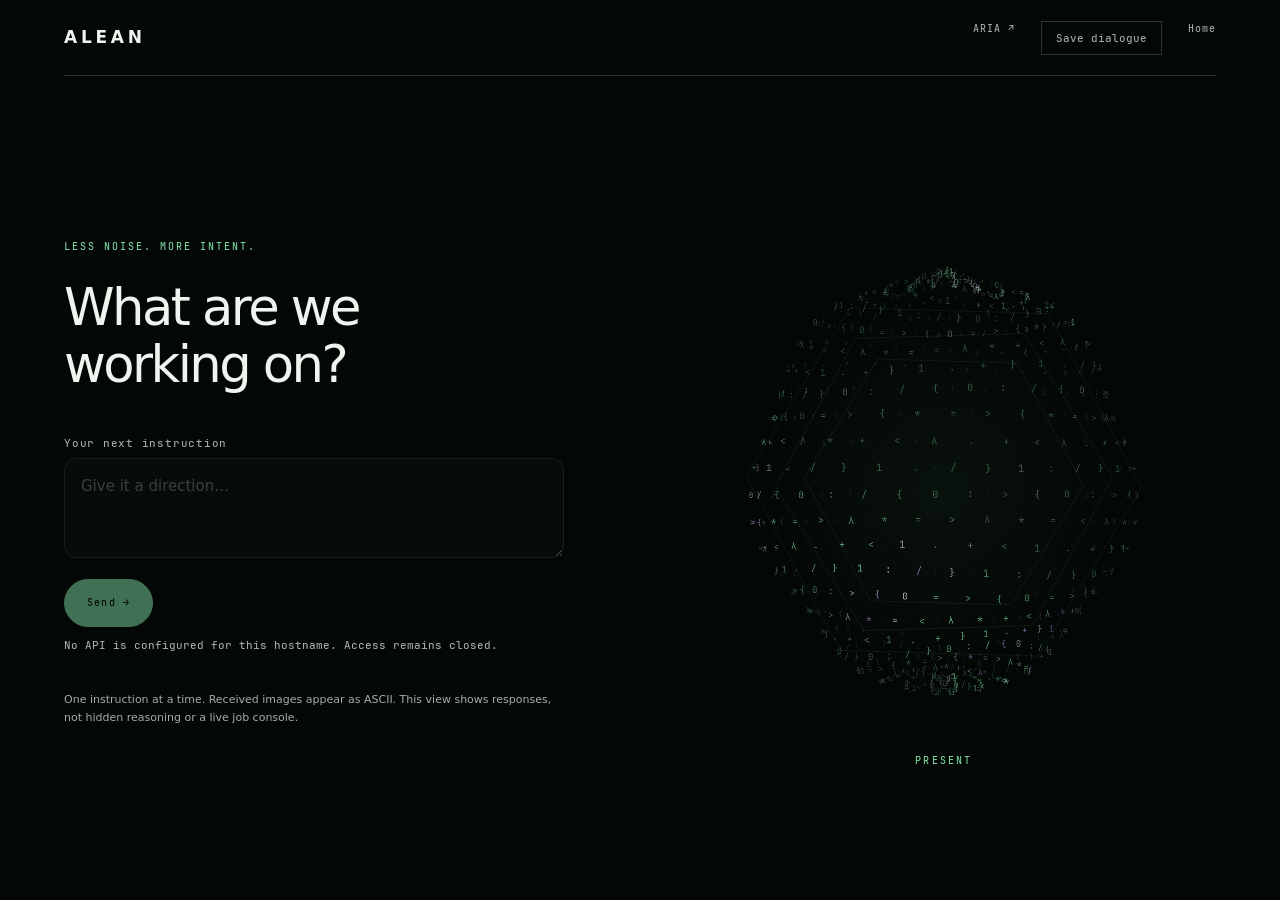
==== commit dadc55b3: "Alean: abre respuestas desde la entidad y limita pedidos a modelos cloud" ====
--- a/docs/app/index.html
+++ b/docs/app/index.html
@@ -1 +1 @@
-<!doctype html><html lang="en"><head><meta charset="utf-8"><meta name="viewport" content="width=device-width,initial-scale=1"><meta name="robots" content="noindex"><meta name="referrer" content="same-origin"><title>Presence · ALEAN</title><script src="../assets/presence-v1/session.js?v=3"></script><script src="../assets/presence-v1/gate.js?v=3"></script><link rel="stylesheet" href="../assets/presence-v1/presence.css?v=3"><link rel="stylesheet" href="../assets/presence-v1/experience.css?v=3"><script defer src="../assets/presence-v1/presence.js?v=3"></script></head><body data-presence="alean"><div class="experience frame"><header class="topbar"><a class="brand" href="../">ALEAN</a><nav class="nav" aria-label="Navigation"><a href="https://aria.serviciosdeoca.com/">ARIA ↗</a><button class="quiet-button" id="export">Save dialogue</button><a href="../">Home</a></nav></header><main class="chamber"><div class="entity"><canvas class="presence-canvas" aria-hidden="true"></canvas><div id="ascii-images" class="ascii-images"></div><div class="entity-label">PRESENT</div></div><section class="interaction"><p class="eyebrow">LESS NOISE. MORE INTENT.</p><h1>What are we<br>working on?</h1><p class="last-request" id="last-request"></p><div class="reply-box" id="reply-box" hidden><p class="reply" id="reply"></p></div><form id="message-form" aria-busy="false"><label for="message">Your next instruction</label><textarea id="message" maxlength="16000" placeholder="Give it a direction…" required></textarea><div class="actions-row"><button class="button" id="send" type="submit">Send →</button><button class="quiet-button" id="cancel" type="button" hidden>Stop</button></div></form><p id="request-status" class="session-status" role="status">Enter sends · Shift + Enter adds a line</p><p id="storage-status" class="privacy-note" hidden>Local history is unavailable. This conversation still works in memory; save anything important before leaving.</p><p class="privacy-note">One instruction at a time. Received images appear as ASCII. This view shows responses, not hidden reasoning or a live job console.</p></section></main></div><script src="../assets/presence-v1/conversation.js?v=3"></script><script src="../assets/presence-v1/experience.js?v=3"></script></body></html>+<!doctype html><html lang="en"><head><meta charset="utf-8"><meta name="viewport" content="width=device-width,initial-scale=1"><meta name="robots" content="noindex"><meta name="referrer" content="same-origin"><title>Presence · ALEAN</title><script src="../assets/presence-v1/endpoints.js?v=5"></script><script src="../assets/presence-v1/session.js?v=5"></script><script src="../assets/presence-v1/gate.js?v=5"></script><link rel="stylesheet" href="../assets/presence-v1/presence.css?v=5"><link rel="stylesheet" href="../assets/presence-v1/experience.css?v=5"><script defer src="../assets/presence-v1/presence.js?v=5"></script><link rel="stylesheet" href="../assets/presence-v1/answer-portal.css?v=5"></head><body data-presence="alean"><div class="experience frame"><header class="topbar"><a class="brand" href="../">ALEAN</a><nav class="nav" aria-label="Navigation"><a href="https://aria.serviciosdeoca.com/">ARIA ↗</a><button class="quiet-button" id="export">Save dialogue</button><a href="../">Home</a></nav></header><main class="chamber"><div class="entity"><canvas class="presence-canvas" aria-hidden="true"></canvas><div id="ascii-images" class="ascii-images"></div><section class="reply-box" id="reply-box" aria-label="Current answer" tabindex="0" hidden><p class="reply" id="reply"></p><p id="response-model" class="response-model"></p></section><div class="entity-label">PRESENT</div></div><section class="interaction"><p class="eyebrow">LESS NOISE. MORE INTENT.</p><h1>What are we<br>working on?</h1><p class="last-request" id="last-request"></p><form id="message-form" aria-busy="false"><label for="message">Your next instruction</label><textarea id="message" maxlength="16000" placeholder="Give it a direction…" required></textarea><div class="actions-row"><button class="button" id="send" type="submit">Send →</button><button class="quiet-button" id="cancel" type="button" hidden>Stop</button></div></form><p id="request-status" class="session-status" role="status">Enter sends · Shift + Enter adds a line</p><p id="storage-status" class="privacy-note" hidden>Local history is unavailable. This conversation still works in memory; save anything important before leaving.</p><p class="privacy-note">One instruction at a time. Received images appear as ASCII. This view shows responses, not hidden reasoning or a live job console.</p></section></main></div><script src="../assets/presence-v1/conversation.js?v=5"></script><script src="../assets/presence-v1/experience.js?v=5"></script></body></html>
--- a/docs/assets/presence-v1/answer-portal.css
+++ b/docs/assets/presence-v1/answer-portal.css
@@ -0,0 +1,9 @@
+/* Alean: the answer is born inside the entity, never a second chat column. */
+body[data-presence="alean"] .entity .reply-box{position:absolute;z-index:3;top:47%;left:50%;width:min(92%,540px);max-height:min(55svh,450px);margin:0;padding:clamp(19px,3vw,30px);text-align:left;background:rgba(5,13,9,.97);border:1px solid #527561;border-radius:28px 28px 28px 7px;box-shadow:0 0 0 1px #0b1710,0 18px 70px #000a,0 0 50px #80dba418;transform:translate(-50%,-50%);scrollbar-color:#527561 transparent}
+body[data-presence="alean"] .entity.answer-open .reply-box{animation:answer-emerge .7s cubic-bezier(.16,1,.3,1)}
+body[data-presence="alean"] .entity .reply{font-size:clamp(15px,1.4vw,17px);line-height:1.85}
+.response-model{font:10px/1.6 PresenceMono,monospace;overflow-wrap:anywhere;color:var(--muted);border-top:1px solid var(--line);padding-top:14px;margin:18px 0 0;letter-spacing:.01em}
+.response-model.model-mismatch{color:#dfb86d}
+@keyframes answer-emerge{0%{opacity:.05;transform:translate(-50%,-50%) scale(.15)}45%{opacity:1}100%{opacity:1;transform:translate(-50%,-50%) scale(1)}}
+@media(max-width:760px){body[data-presence="alean"] .chamber .entity{max-width:430px}body[data-presence="alean"] .entity .reply-box{max-height:300px;width:94%;padding:19px}.response-model{font-size:9px}}
+@media(prefers-reduced-motion:reduce){body[data-presence="alean"] .entity.answer-open .reply-box{animation:none}}
